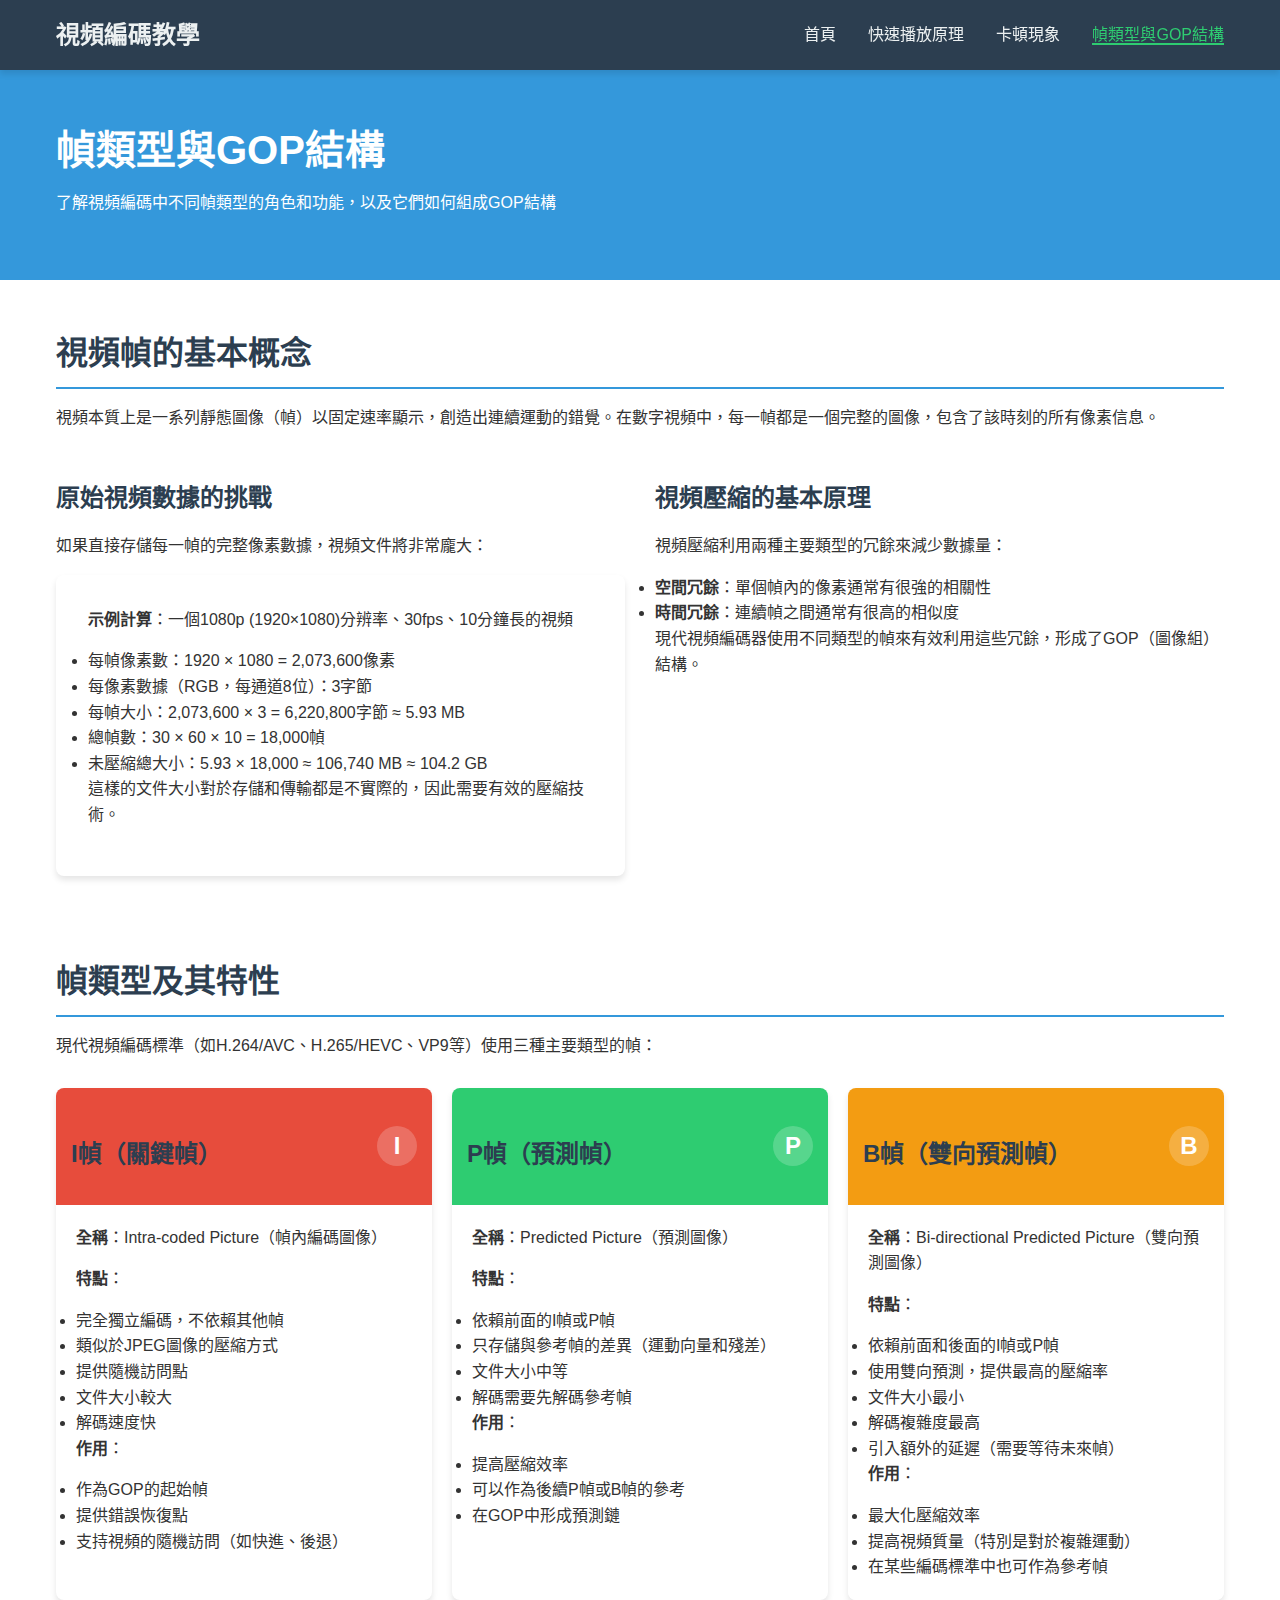
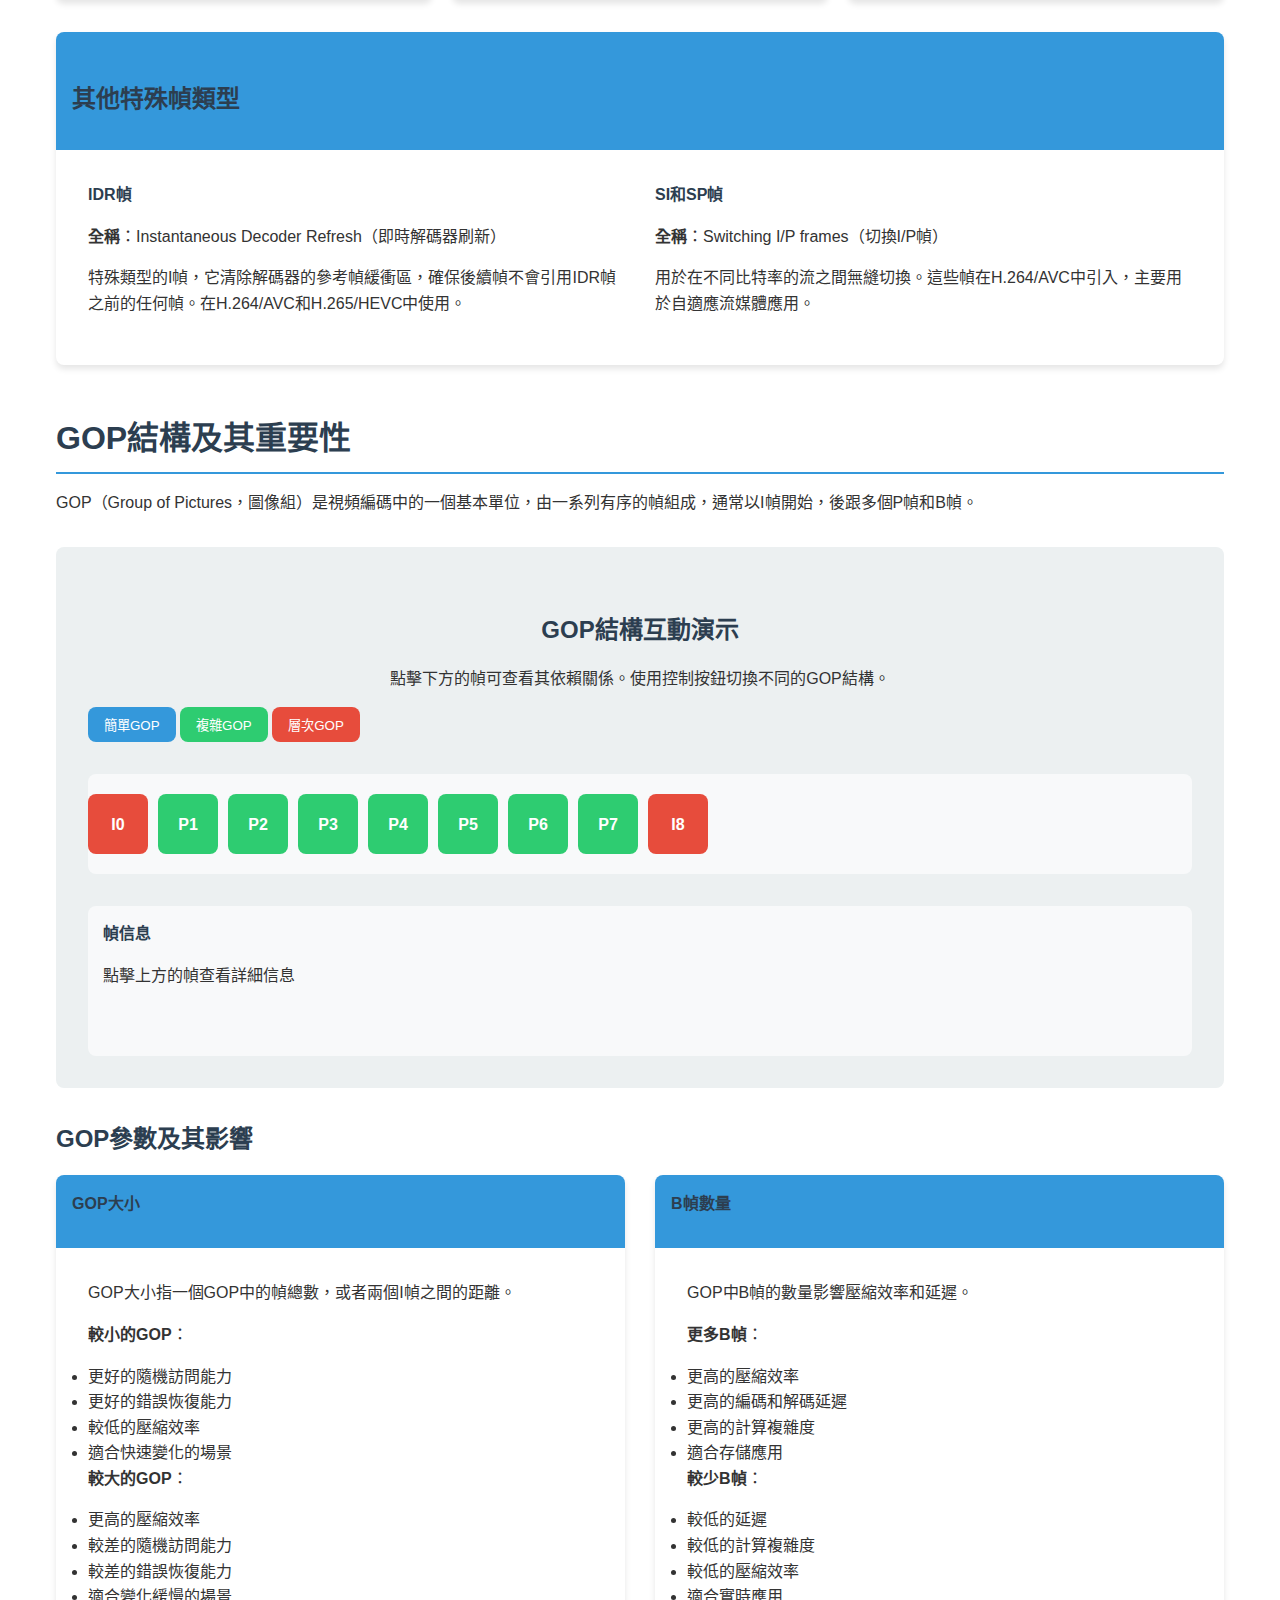
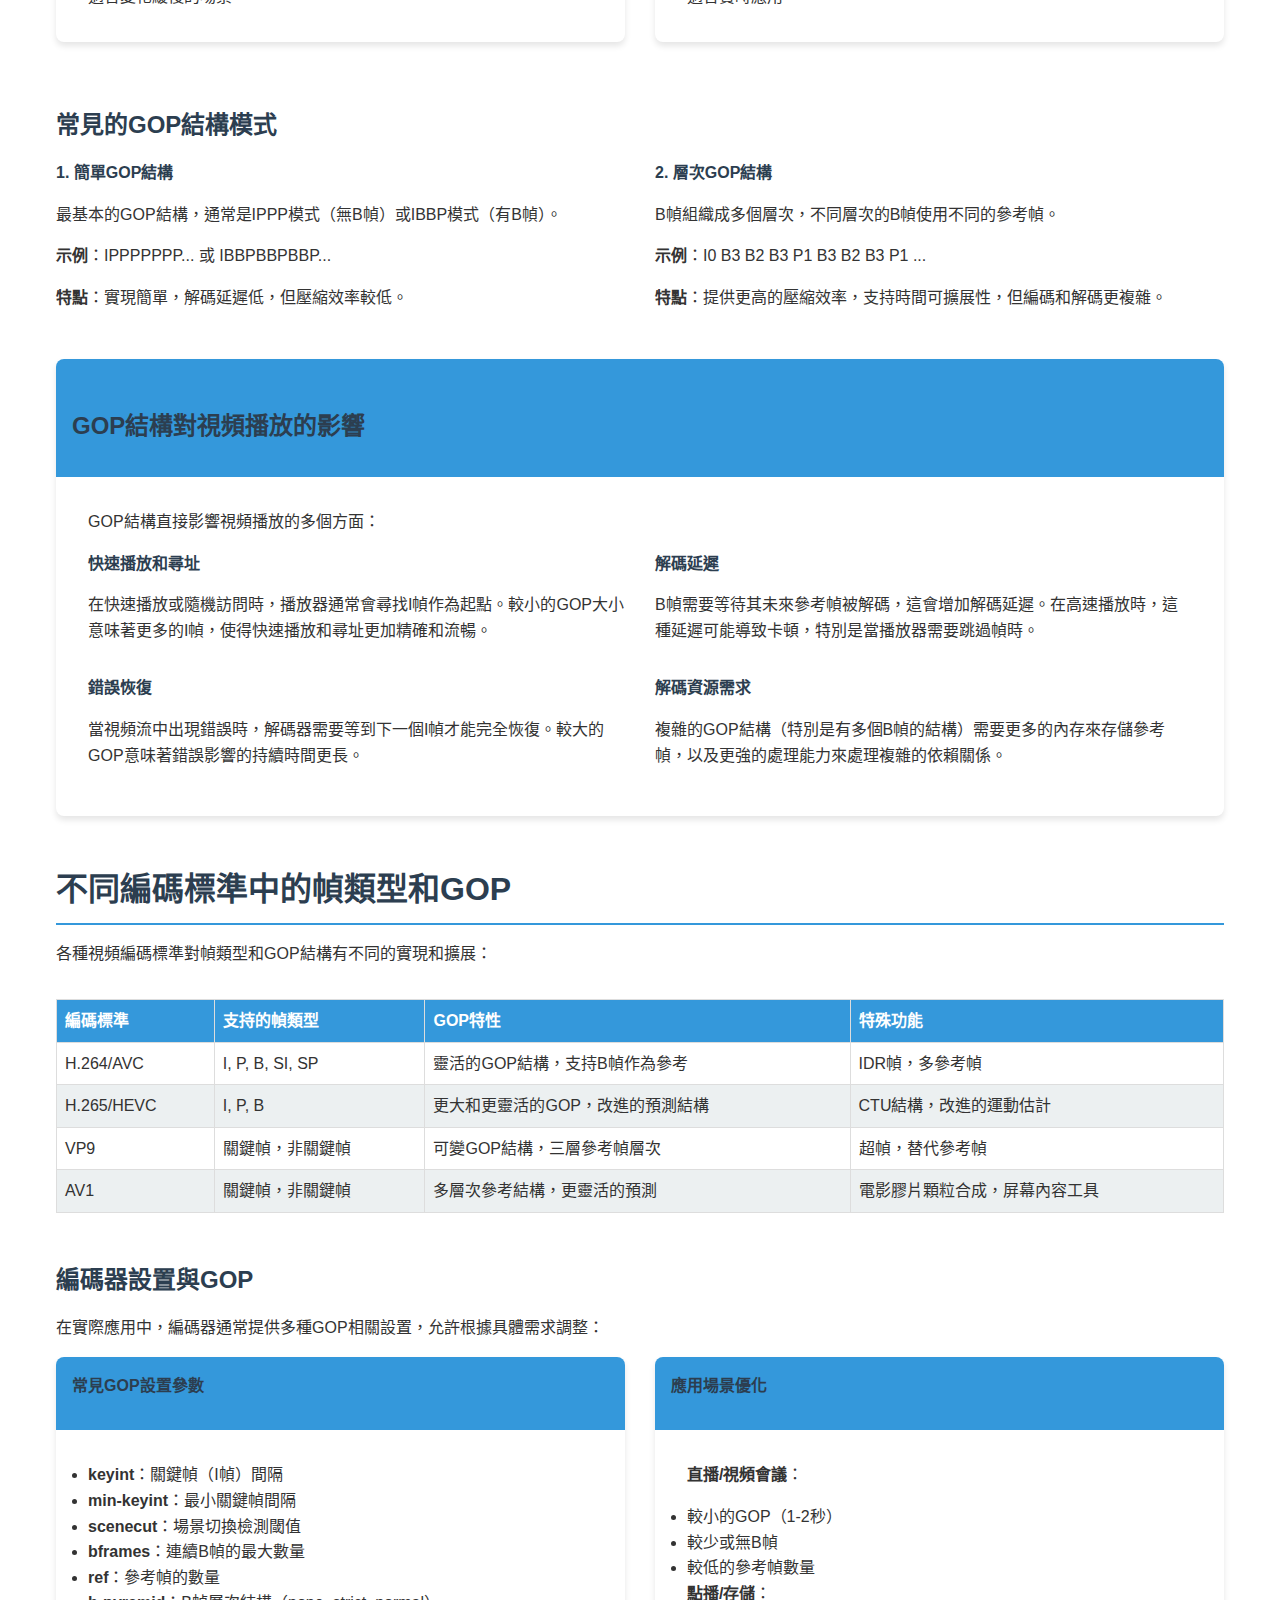
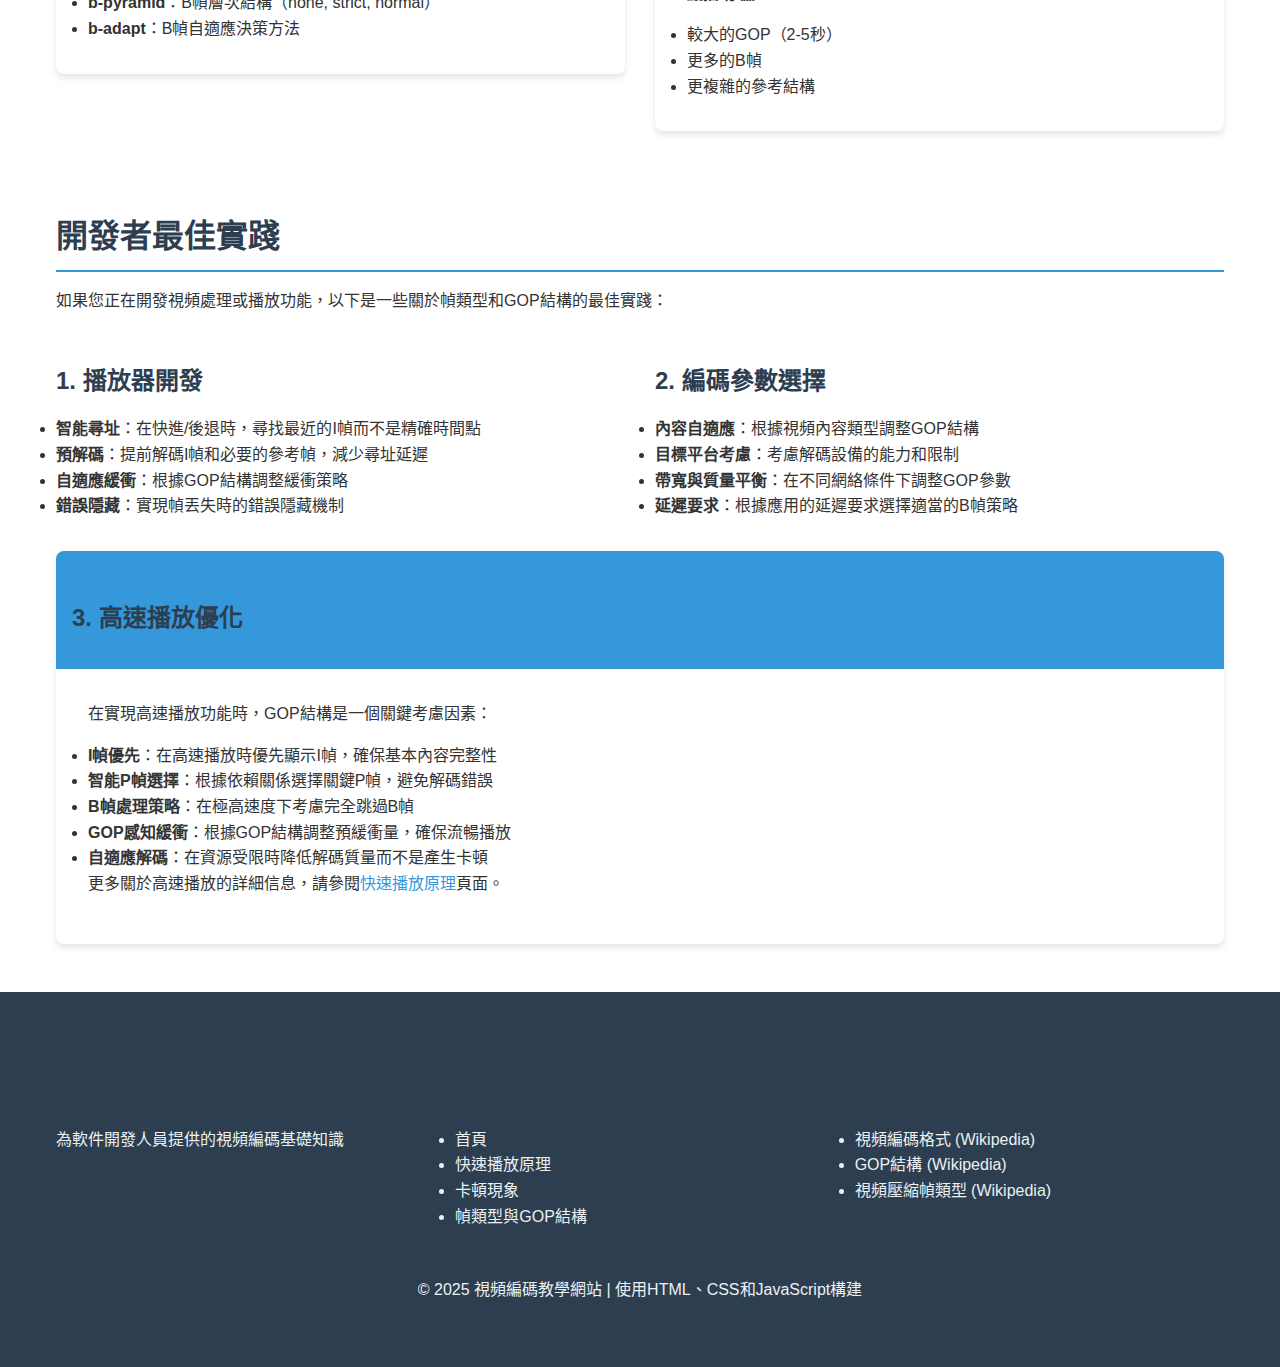
==== pages/frame-types.html @ bc8d91cf "initial version" ====
<!DOCTYPE html>
<html lang="zh-TW">
<head>
    <meta charset="UTF-8">
    <meta name="viewport" content="width=device-width, initial-scale=1.0">
    <title>幀類型與GOP結構 | 視頻編碼教學</title>
    <meta name="description" content="了解視頻編碼中不同幀類型（I幀、P幀、B幀等）的角色和功能，以及GOP結構的重要性。為軟件開發人員設計的教育資源。">
    <link rel="stylesheet" href="../css/style.css">
    <link rel="stylesheet" href="../css/animations.css">
    <link rel="stylesheet" href="https://cdnjs.cloudflare.com/ajax/libs/font-awesome/6.0.0-beta3/css/all.min.css">
</head>
<body>
    <!-- 導航欄 -->
    <nav class="navbar">
        <div class="container">
            <a href="../index.html" class="navbar-brand">視頻編碼教學</a>
            <ul class="navbar-nav">
                <li class="nav-item"><a href="../index.html" class="nav-link">首頁</a></li>
                <li class="nav-item"><a href="fast-playback.html" class="nav-link">快速播放原理</a></li>
                <li class="nav-item"><a href="stutter.html" class="nav-link">卡頓現象</a></li>
                <li class="nav-item"><a href="frame-types.html" class="nav-link active">幀類型與GOP結構</a></li>
            </ul>
        </div>
    </nav>

    <!-- 頁面標題 -->
    <header class="content-header">
        <div class="container">
            <h1>幀類型與GOP結構</h1>
            <p>了解視頻編碼中不同幀類型的角色和功能，以及它們如何組成GOP結構</p>
        </div>
    </header>

    <!-- 主要內容 -->
    <main class="container">
        <section class="content-section">
            <h2>視頻幀的基本概念</h2>
            <p>視頻本質上是一系列靜態圖像（幀）以固定速率顯示，創造出連續運動的錯覺。在數字視頻中，每一幀都是一個完整的圖像，包含了該時刻的所有像素信息。</p>
            
            <div class="row">
                <div class="col">
                    <h3>原始視頻數據的挑戰</h3>
                    <p>如果直接存儲每一幀的完整像素數據，視頻文件將非常龐大：</p>
                    <div class="card">
                        <div class="card-body">
                            <p><strong>示例計算</strong>：一個1080p (1920×1080)分辨率、30fps、10分鐘長的視頻</p>
                            <ul>
                                <li>每幀像素數：1920 × 1080 = 2,073,600像素</li>
                                <li>每像素數據（RGB，每通道8位）：3字節</li>
                                <li>每幀大小：2,073,600 × 3 = 6,220,800字節 ≈ 5.93 MB</li>
                                <li>總幀數：30 × 60 × 10 = 18,000幀</li>
                                <li>未壓縮總大小：5.93 × 18,000 ≈ 106,740 MB ≈ 104.2 GB</li>
                            </ul>
                            <p>這樣的文件大小對於存儲和傳輸都是不實際的，因此需要有效的壓縮技術。</p>
                        </div>
                    </div>
                </div>
                <div class="col">
                    <h3>視頻壓縮的基本原理</h3>
                    <p>視頻壓縮利用兩種主要類型的冗餘來減少數據量：</p>
                    <ul>
                        <li><strong>空間冗餘</strong>：單個幀內的像素通常有很強的相關性</li>
                        <li><strong>時間冗餘</strong>：連續幀之間通常有很高的相似度</li>
                    </ul>
                    <p>現代視頻編碼器使用不同類型的幀來有效利用這些冗餘，形成了GOP（圖像組）結構。</p>
                </div>
            </div>
        </section>

        <section class="content-section">
            <h2>幀類型及其特性</h2>
            <p>現代視頻編碼標準（如H.264/AVC、H.265/HEVC、VP9等）使用三種主要類型的幀：</p>
            
            <div class="frame-types-container">
                <div class="frame-type-card i-frame-card">
                    <div class="frame-type-header">
                        <h3>I幀（關鍵幀）</h3>
                        <div class="frame-icon">I</div>
                    </div>
                    <div class="frame-type-body">
                        <p><strong>全稱</strong>：Intra-coded Picture（幀內編碼圖像）</p>
                        <p><strong>特點</strong>：</p>
                        <ul>
                            <li>完全獨立編碼，不依賴其他幀</li>
                            <li>類似於JPEG圖像的壓縮方式</li>
                            <li>提供隨機訪問點</li>
                            <li>文件大小較大</li>
                            <li>解碼速度快</li>
                        </ul>
                        <p><strong>作用</strong>：</p>
                        <ul>
                            <li>作為GOP的起始幀</li>
                            <li>提供錯誤恢復點</li>
                            <li>支持視頻的隨機訪問（如快進、後退）</li>
                        </ul>
                    </div>
                </div>
                
                <div class="frame-type-card p-frame-card">
                    <div class="frame-type-header">
                        <h3>P幀（預測幀）</h3>
                        <div class="frame-icon">P</div>
                    </div>
                    <div class="frame-type-body">
                        <p><strong>全稱</strong>：Predicted Picture（預測圖像）</p>
                        <p><strong>特點</strong>：</p>
                        <ul>
                            <li>依賴前面的I幀或P幀</li>
                            <li>只存儲與參考幀的差異（運動向量和殘差）</li>
                            <li>文件大小中等</li>
                            <li>解碼需要先解碼參考幀</li>
                        </ul>
                        <p><strong>作用</strong>：</p>
                        <ul>
                            <li>提高壓縮效率</li>
                            <li>可以作為後續P幀或B幀的參考</li>
                            <li>在GOP中形成預測鏈</li>
                        </ul>
                    </div>
                </div>
                
                <div class="frame-type-card b-frame-card">
                    <div class="frame-type-header">
                        <h3>B幀（雙向預測幀）</h3>
                        <div class="frame-icon">B</div>
                    </div>
                    <div class="frame-type-body">
                        <p><strong>全稱</strong>：Bi-directional Predicted Picture（雙向預測圖像）</p>
                        <p><strong>特點</strong>：</p>
                        <ul>
                            <li>依賴前面和後面的I幀或P幀</li>
                            <li>使用雙向預測，提供最高的壓縮率</li>
                            <li>文件大小最小</li>
                            <li>解碼複雜度最高</li>
                            <li>引入額外的延遲（需要等待未來幀）</li>
                        </ul>
                        <p><strong>作用</strong>：</p>
                        <ul>
                            <li>最大化壓縮效率</li>
                            <li>提高視頻質量（特別是對於複雜運動）</li>
                            <li>在某些編碼標準中也可作為參考幀</li>
                        </ul>
                    </div>
                </div>
            </div>
            
            <div class="card mt-3">
                <div class="card-header">
                    <h3>其他特殊幀類型</h3>
                </div>
                <div class="card-body">
                    <div class="row">
                        <div class="col">
                            <h4>IDR幀</h4>
                            <p><strong>全稱</strong>：Instantaneous Decoder Refresh（即時解碼器刷新）</p>
                            <p>特殊類型的I幀，它清除解碼器的參考幀緩衝區，確保後續幀不會引用IDR幀之前的任何幀。在H.264/AVC和H.265/HEVC中使用。</p>
                        </div>
                        <div class="col">
                            <h4>SI和SP幀</h4>
                            <p><strong>全稱</strong>：Switching I/P frames（切換I/P幀）</p>
                            <p>用於在不同比特率的流之間無縫切換。這些幀在H.264/AVC中引入，主要用於自適應流媒體應用。</p>
                        </div>
                    </div>
                </div>
            </div>
        </section>

        <section class="content-section">
            <h2>GOP結構及其重要性</h2>
            <p>GOP（Group of Pictures，圖像組）是視頻編碼中的一個基本單位，由一系列有序的幀組成，通常以I幀開始，後跟多個P幀和B幀。</p>
            
            <div class="demo-container">
                <div id="gop-demo" class="interactive-demo">
                    <h3 class="text-center">GOP結構互動演示</h3>
                    <p class="text-center">點擊下方的幀可查看其依賴關係。使用控制按鈕切換不同的GOP結構。</p>
                    
                    <div class="controls">
                        <div class="btn-group">
                            <button id="gop-simple" class="btn btn-primary btn-click">簡單GOP</button>
                            <button id="gop-complex" class="btn btn-secondary btn-click">複雜GOP</button>
                            <button id="gop-hierarchical" class="btn btn-accent btn-click">層次GOP</button>
                        </div>
                    </div>
                    
                    <div class="gop-visualization mt-3">
                        <div id="gop-container" class="gop-container">
                            <!-- 這裡將由JavaScript填充GOP結構 -->
                        </div>
                        
                        <div id="frame-info" class="frame-info mt-3">
                            <h4>幀信息</h4>
                            <p>點擊上方的幀查看詳細信息</p>
                        </div>
                    </div>
                </div>
            </div>
            
            <h3 class="mt-3">GOP參數及其影響</h3>
            <div class="row">
                <div class="col">
                    <div class="card">
                        <div class="card-header">
                            <h4>GOP大小</h4>
                        </div>
                        <div class="card-body">
                            <p>GOP大小指一個GOP中的幀總數，或者兩個I幀之間的距離。</p>
                            <p><strong>較小的GOP</strong>：</p>
                            <ul>
                                <li>更好的隨機訪問能力</li>
                                <li>更好的錯誤恢復能力</li>
                                <li>較低的壓縮效率</li>
                                <li>適合快速變化的場景</li>
                            </ul>
                            <p><strong>較大的GOP</strong>：</p>
                            <ul>
                                <li>更高的壓縮效率</li>
                                <li>較差的隨機訪問能力</li>
                                <li>較差的錯誤恢復能力</li>
                                <li>適合變化緩慢的場景</li>
                            </ul>
                        </div>
                    </div>
                </div>
                <div class="col">
                    <div class="card">
                        <div class="card-header">
                            <h4>B幀數量</h4>
                        </div>
                        <div class="card-body">
                            <p>GOP中B幀的數量影響壓縮效率和延遲。</p>
                            <p><strong>更多B幀</strong>：</p>
                            <ul>
                                <li>更高的壓縮效率</li>
                                <li>更高的編碼和解碼延遲</li>
                                <li>更高的計算複雜度</li>
                                <li>適合存儲應用</li>
                            </ul>
                            <p><strong>較少B幀</strong>：</p>
                            <ul>
                                <li>較低的延遲</li>
                                <li>較低的計算複雜度</li>
                                <li>較低的壓縮效率</li>
                                <li>適合實時應用</li>
                            </ul>
                        </div>
                    </div>
                </div>
            </div>
            
            <h3 class="mt-3">常見的GOP結構模式</h3>
            <div class="row">
                <div class="col">
                    <h4>1. 簡單GOP結構</h4>
                    <p>最基本的GOP結構，通常是IPPP模式（無B幀）或IBBP模式（有B幀）。</p>
                    <p><strong>示例</strong>：IPPPPPPP... 或 IBBPBBPBBP...</p>
                    <p><strong>特點</strong>：實現簡單，解碼延遲低，但壓縮效率較低。</p>
                </div>
                <div class="col">
                    <h4>2. 層次GOP結構</h4>
                    <p>B幀組織成多個層次，不同層次的B幀使用不同的參考幀。</p>
                    <p><strong>示例</strong>：I0 B3 B2 B3 P1 B3 B2 B3 P1 ...</p>
                    <p><strong>特點</strong>：提供更高的壓縮效率，支持時間可擴展性，但編碼和解碼更複雜。</p>
                </div>
            </div>
            
            <div class="card mt-3">
                <div class="card-header">
                    <h3>GOP結構對視頻播放的影響</h3>
                </div>
                <div class="card-body">
                    <p>GOP結構直接影響視頻播放的多個方面：</p>
                    <div class="row">
                        <div class="col">
                            <h4>快速播放和尋址</h4>
                            <p>在快速播放或隨機訪問時，播放器通常會尋找I幀作為起點。較小的GOP大小意味著更多的I幀，使得快速播放和尋址更加精確和流暢。</p>
                        </div>
                        <div class="col">
                            <h4>解碼延遲</h4>
                            <p>B幀需要等待其未來參考幀被解碼，這會增加解碼延遲。在高速播放時，這種延遲可能導致卡頓，特別是當播放器需要跳過幀時。</p>
                        </div>
                    </div>
                    <div class="row mt-2">
                        <div class="col">
                            <h4>錯誤恢復</h4>
                            <p>當視頻流中出現錯誤時，解碼器需要等到下一個I幀才能完全恢復。較大的GOP意味著錯誤影響的持續時間更長。</p>
                        </div>
                        <div class="col">
                            <h4>解碼資源需求</h4>
                            <p>複雜的GOP結構（特別是有多個B幀的結構）需要更多的內存來存儲參考幀，以及更強的處理能力來處理複雜的依賴關係。</p>
                        </div>
                    </div>
                </div>
            </div>
        </section>

        <section class="content-section">
            <h2>不同編碼標準中的幀類型和GOP</h2>
            <p>各種視頻編碼標準對幀類型和GOP結構有不同的實現和擴展：</p>
            
            <div class="table-responsive">
                <table>
                    <thead>
                        <tr>
                            <th>編碼標準</th>
                            <th>支持的幀類型</th>
                            <th>GOP特性</th>
                            <th>特殊功能</th>
                        </tr>
                    </thead>
                    <tbody>
                        <tr>
                            <td>H.264/AVC</td>
                            <td>I, P, B, SI, SP</td>
                            <td>靈活的GOP結構，支持B幀作為參考</td>
                            <td>IDR幀，多參考幀</td>
                        </tr>
                        <tr>
                            <td>H.265/HEVC</td>
                            <td>I, P, B</td>
                            <td>更大和更靈活的GOP，改進的預測結構</td>
                            <td>CTU結構，改進的運動估計</td>
                        </tr>
                        <tr>
                            <td>VP9</td>
                            <td>關鍵幀，非關鍵幀</td>
                            <td>可變GOP結構，三層參考幀層次</td>
                            <td>超幀，替代參考幀</td>
                        </tr>
                        <tr>
                            <td>AV1</td>
                            <td>關鍵幀，非關鍵幀</td>
                            <td>多層次參考結構，更靈活的預測</td>
                            <td>電影膠片顆粒合成，屏幕內容工具</td>
                        </tr>
                    </tbody>
                </table>
            </div>
            
            <h3 class="mt-3">編碼器設置與GOP</h3>
            <p>在實際應用中，編碼器通常提供多種GOP相關設置，允許根據具體需求調整：</p>
            <div class="row">
                <div class="col">
                    <div class="card">
                        <div class="card-header">
                            <h4>常見GOP設置參數</h4>
                        </div>
                        <div class="card-body">
                            <ul>
                                <li><strong>keyint</strong>：關鍵幀（I幀）間隔</li>
                                <li><strong>min-keyint</strong>：最小關鍵幀間隔</li>
                                <li><strong>scenecut</strong>：場景切換檢測閾值</li>
                                <li><strong>bframes</strong>：連續B幀的最大數量</li>
                                <li><strong>ref</strong>：參考幀的數量</li>
                                <li><strong>b-pyramid</strong>：B幀層次結構（none, strict, normal）</li>
                                <li><strong>b-adapt</strong>：B幀自適應決策方法</li>
                            </ul>
                        </div>
                    </div>
                </div>
                <div class="col">
                    <div class="card">
                        <div class="card-header">
                            <h4>應用場景優化</h4>
                        </div>
                        <div class="card-body">
                            <p><strong>直播/視頻會議</strong>：</p>
                            <ul>
                                <li>較小的GOP（1-2秒）</li>
                                <li>較少或無B幀</li>
                                <li>較低的參考幀數量</li>
                            </ul>
                            <p><strong>點播/存儲</strong>：</p>
                            <ul>
                                <li>較大的GOP（2-5秒）</li>
                                <li>更多的B幀</li>
                                <li>更複雜的參考結構</li>
                            </ul>
                        </div>
                    </div>
                </div>
            </div>
        </section>

        <section class="content-section">
            <h2>開發者最佳實踐</h2>
            <p>如果您正在開發視頻處理或播放功能，以下是一些關於幀類型和GOP結構的最佳實踐：</p>
            
            <div class="row">
                <div class="col">
                    <h3>1. 播放器開發</h3>
                    <ul>
                        <li><strong>智能尋址</strong>：在快進/後退時，尋找最近的I幀而不是精確時間點</li>
                        <li><strong>預解碼</strong>：提前解碼I幀和必要的參考幀，減少尋址延遲</li>
                        <li><strong>自適應緩衝</strong>：根據GOP結構調整緩衝策略</li>
                        <li><strong>錯誤隱藏</strong>：實現幀丟失時的錯誤隱藏機制</li>
                    </ul>
                </div>
                <div class="col">
                    <h3>2. 編碼參數選擇</h3>
                    <ul>
                        <li><strong>內容自適應</strong>：根據視頻內容類型調整GOP結構</li>
                        <li><strong>目標平台考慮</strong>：考慮解碼設備的能力和限制</li>
                        <li><strong>帶寬與質量平衡</strong>：在不同網絡條件下調整GOP參數</li>
                        <li><strong>延遲要求</strong>：根據應用的延遲要求選擇適當的B幀策略</li>
                    </ul>
                </div>
            </div>
            
            <div class="card mt-3">
                <div class="card-header">
                    <h3>3. 高速播放優化</h3>
                </div>
                <div class="card-body">
                    <p>在實現高速播放功能時，GOP結構是一個關鍵考慮因素：</p>
                    <ul>
                        <li><strong>I幀優先</strong>：在高速播放時優先顯示I幀，確保基本內容完整性</li>
                        <li><strong>智能P幀選擇</strong>：根據依賴關係選擇關鍵P幀，避免解碼錯誤</li>
                        <li><strong>B幀處理策略</strong>：在極高速度下考慮完全跳過B幀</li>
                        <li><strong>GOP感知緩衝</strong>：根據GOP結構調整預緩衝量，確保流暢播放</li>
                        <li><strong>自適應解碼</strong>：在資源受限時降低解碼質量而不是產生卡頓</li>
                    </ul>
                    <p>更多關於高速播放的詳細信息，請參閱<a href="fast-playback.html">快速播放原理</a>頁面。</p>
                </div>
            </div>
        </section>
    </main>

    <!-- 頁腳 -->
    <footer class="footer">
        <div class="container">
            <div class="row">
                <div class="col">
                    <h3>視頻編碼教學</h3>
                    <p>為軟件開發人員提供的視頻編碼基礎知識</p>
                </div>
                <div class="col">
                    <h3>快速導航</h3>
                    <ul>
                        <li><a href="../index.html">首頁</a></li>
                        <li><a href="fast-playback.html">快速播放原理</a></li>
                        <li><a href="stutter.html">卡頓現象</a></li>
                        <li><a href="frame-types.html">幀類型與GOP結構</a></li>
                    </ul>
                </div>
                <div class="col">
                    <h3>資源</h3>
                    <ul>
                        <li><a href="https://en.wikipedia.org/wiki/Video_coding_format" target="_blank" rel="noopener noreferrer">視頻編碼格式 (Wikipedia)</a></li>
                        <li><a href="https://en.wikipedia.org/wiki/Group_of_pictures" target="_blank" rel="noopener noreferrer">GOP結構 (Wikipedia)</a></li>
                        <li><a href="https://en.wikipedia.org/wiki/Video_compression_picture_types" target="_blank" rel="noopener noreferrer">視頻壓縮幀類型 (Wikipedia)</a></li>
                    </ul>
                </div>
            </div>
            <div class="text-center mt-4">
                <p>&copy; 2025 視頻編碼教學網站 | 使用HTML、CSS和JavaScript構建</p>
            </div>
        </div>
    </footer>

    <!-- 添加頁面特定樣式 -->
    <style>
        .frame-types-container {
            display: flex;
            flex-wrap: wrap;
            gap: 20px;
            margin: 30px 0;
        }
        
        .frame-type-card {
            flex: 1;
            min-width: 300px;
            border-radius: var(--border-radius);
            box-shadow: var(--box-shadow);
            overflow: hidden;
        }
        
        .frame-type-header {
            padding: 15px;
            color: white;
            display: flex;
            justify-content: space-between;
            align-items: center;
        }
        
        .i-frame-card .frame-type-header {
            background-color: #e74c3c;
        }
        
        .p-frame-card .frame-type-header {
            background-color: #2ecc71;
        }
        
        .b-frame-card .frame-type-header {
            background-color: #f39c12;
        }
        
        .frame-icon {
            width: 40px;
            height: 40px;
            border-radius: 50%;
            background-color: rgba(255, 255, 255, 0.2);
            display: flex;
            align-items: center;
            justify-content: center;
            font-weight: bold;
            font-size: 1.5rem;
        }
        
        .frame-type-body {
            padding: 20px;
            background-color: white;
        }
        
        .gop-container {
            display: flex;
            overflow-x: auto;
            padding: 20px 0;
            background-color: #f8f9fa;
            border-radius: 8px;
            min-height: 100px;
        }
        
        .gop-frame {
            width: 60px;
            height: 60px;
            margin-right: 10px;
            border-radius: 8px;
            display: flex;
            align-items: center;
            justify-content: center;
            color: white;
            font-weight: bold;
            cursor: pointer;
            transition: transform 0.2s ease;
            position: relative;
        }
        
        .gop-frame:hover {
            transform: scale(1.1);
        }
        
        .gop-frame.i-frame {
            background-color: #e74c3c;
        }
        
        .gop-frame.p-frame {
            background-color: #2ecc71;
        }
        
        .gop-frame.b-frame {
            background-color: #f39c12;
        }
        
        .frame-dependency {
            position: absolute;
            height: 2px;
            background-color: rgba(0, 0, 0, 0.3);
            transform-origin: 0 50%;
            z-index: 10;
        }
        
        .frame-info {
            background-color: #f8f9fa;
            padding: 15px;
            border-radius: 8px;
            min-height: 150px;
        }
        
        .table-responsive {
            overflow-x: auto;
        }
        
        @media (max-width: 768px) {
            .frame-types-container {
                flex-direction: column;
            }
        }
    </style>

    <script src="../js/main.js"></script>
    <script src="../js/gop-demo.js"></script>
</body>
</html>
---- css/style.css ----
/* 
 * Video Encoding Educational Website
 * Main Stylesheet
 * 現代簡約風格，適合初學者的教育網站
 */

/* 基本重置和通用樣式 */
* {
  margin: 0;
  padding: 0;
  box-sizing: border-box;
}

:root {
  /* 顏色變量 */
  --primary-color: #3498db;
  --secondary-color: #2ecc71;
  --accent-color: #e74c3c;
  --dark-color: #2c3e50;
  --light-color: #ecf0f1;
  --text-color: #333333;
  --background-color: #ffffff;
  
  /* 字體變量 */
  --heading-font: 'Segoe UI', Roboto, Oxygen, Ubuntu, Cantarell, 'Open Sans', 'Helvetica Neue', sans-serif;
  --body-font: 'Segoe UI', Roboto, Oxygen, Ubuntu, Cantarell, 'Open Sans', 'Helvetica Neue', sans-serif;
  
  /* 間距變量 */
  --spacing-xs: 0.25rem;
  --spacing-sm: 0.5rem;
  --spacing-md: 1rem;
  --spacing-lg: 2rem;
  --spacing-xl: 3rem;
  
  /* 邊框和陰影 */
  --border-radius: 8px;
  --box-shadow: 0 4px 6px rgba(0, 0, 0, 0.1);
}

body {
  font-family: var(--body-font);
  color: var(--text-color);
  background-color: var(--background-color);
  line-height: 1.6;
}

/* 排版 */
h1, h2, h3, h4, h5, h6 {
  font-family: var(--heading-font);
  margin-bottom: var(--spacing-md);
  color: var(--dark-color);
  font-weight: 600;
}

h1 {
  font-size: 2.5rem;
  margin-bottom: var(--spacing-lg);
}

h2 {
  font-size: 2rem;
  border-bottom: 2px solid var(--primary-color);
  padding-bottom: var(--spacing-sm);
  margin-top: var(--spacing-xl);
}

h3 {
  font-size: 1.5rem;
  margin-top: var(--spacing-lg);
}

p {
  margin-bottom: var(--spacing-md);
}

a {
  color: var(--primary-color);
  text-decoration: none;
  transition: color 0.3s ease;
}

a:hover {
  color: var(--accent-color);
}

/* 容器和佈局 */
.container {
  width: 100%;
  max-width: 1200px;
  margin: 0 auto;
  padding: 0 var(--spacing-md);
}

.section {
  padding: var(--spacing-xl) 0;
}

.row {
  display: flex;
  flex-wrap: wrap;
  margin: 0 -15px;
}

.col {
  flex: 1;
  padding: 0 15px;
  min-width: 300px;
}

/* 導航欄 */
.navbar {
  background-color: var(--dark-color);
  color: var(--light-color);
  padding: var(--spacing-md) 0;
  position: sticky;
  top: 0;
  z-index: 1000;
  box-shadow: var(--box-shadow);
}

.navbar .container {
  display: flex;
  justify-content: space-between;
  align-items: center;
}

.navbar-brand {
  font-size: 1.5rem;
  font-weight: bold;
  color: var(--light-color);
}

.navbar-nav {
  display: flex;
  list-style: none;
}

.nav-item {
  margin-left: var(--spacing-lg);
}

.nav-link {
  color: var(--light-color);
  font-weight: 500;
}

.nav-link:hover {
  color: var(--secondary-color);
}

.nav-link.active {
  color: var(--secondary-color);
  border-bottom: 2px solid var(--secondary-color);
}

/* 頁腳 */
.footer {
  background-color: var(--dark-color);
  color: var(--light-color);
  padding: var(--spacing-xl) 0;
  margin-top: var(--spacing-xl);
}

.footer a {
  color: var(--light-color);
}

.footer a:hover {
  color: var(--secondary-color);
}

/* 卡片 */
.card {
  background-color: var(--background-color);
  border-radius: var(--border-radius);
  box-shadow: var(--box-shadow);
  overflow: hidden;
  margin-bottom: var(--spacing-lg);
  transition: transform 0.3s ease, box-shadow 0.3s ease;
}

.card:hover {
  transform: translateY(-5px);
  box-shadow: 0 10px 20px rgba(0, 0, 0, 0.15);
}

.card-header {
  padding: var(--spacing-md);
  background-color: var(--primary-color);
  color: var(--light-color);
}

.card-body {
  padding: var(--spacing-lg);
}

.card-footer {
  padding: var(--spacing-md);
  background-color: var(--light-color);
  border-top: 1px solid rgba(0, 0, 0, 0.1);
}

/* 按鈕 */
.btn {
  display: inline-block;
  padding: var(--spacing-sm) var(--spacing-md);
  background-color: var(--primary-color);
  color: white;
  border: none;
  border-radius: var(--border-radius);
  cursor: pointer;
  font-weight: 500;
  text-align: center;
  transition: background-color 0.3s ease;
}

.btn:hover {
  background-color: #2980b9;
  color: white;
}

.btn-secondary {
  background-color: var(--secondary-color);
}

.btn-secondary:hover {
  background-color: #27ae60;
}

.btn-accent {
  background-color: var(--accent-color);
}

.btn-accent:hover {
  background-color: #c0392b;
}

/* 首頁特定樣式 */
.hero {
  background: linear-gradient(135deg, var(--primary-color), var(--secondary-color));
  color: white;
  text-align: center;
  padding: var(--spacing-xl) 0;
  margin-bottom: var(--spacing-xl);
}

.hero h1 {
  font-size: 3rem;
  margin-bottom: var(--spacing-md);
  color: white;
}

.hero p {
  font-size: 1.25rem;
  max-width: 800px;
  margin: 0 auto var(--spacing-lg);
}

.topic-cards {
  display: flex;
  flex-wrap: wrap;
  justify-content: space-between;
  margin: var(--spacing-xl) 0;
}

.topic-card {
  flex: 1;
  min-width: 300px;
  margin: 0 var(--spacing-md) var(--spacing-lg);
}

.topic-card-icon {
  font-size: 3rem;
  margin-bottom: var(--spacing-md);
  color: var(--primary-color);
}

/* 內容頁面共用樣式 */
.content-header {
  background-color: var(--primary-color);
  color: white;
  padding: var(--spacing-xl) 0;
  margin-bottom: var(--spacing-xl);
}

.content-header h1 {
  color: white;
  margin-bottom: var(--spacing-sm);
}

.content-section {
  margin-bottom: var(--spacing-xl);
}

.demo-container {
  background-color: var(--light-color);
  border-radius: var(--border-radius);
  padding: var(--spacing-lg);
  margin: var(--spacing-lg) 0;
}

/* 代碼塊 */
pre {
  background-color: var(--dark-color);
  color: var(--light-color);
  padding: var(--spacing-md);
  border-radius: var(--border-radius);
  overflow-x: auto;
  margin: var(--spacing-md) 0;
}

code {
  font-family: 'Courier New', Courier, monospace;
}

/* 表格 */
table {
  width: 100%;
  border-collapse: collapse;
  margin: var(--spacing-md) 0;
}

th, td {
  padding: var(--spacing-sm);
  border: 1px solid #ddd;
  text-align: left;
}

th {
  background-color: var(--primary-color);
  color: white;
}

tr:nth-child(even) {
  background-color: var(--light-color);
}

/* 響應式設計 */
@media (max-width: 768px) {
  .navbar .container {
    flex-direction: column;
  }
  
  .navbar-nav {
    margin-top: var(--spacing-md);
  }
  
  .nav-item {
    margin-left: var(--spacing-md);
  }
  
  .row {
    flex-direction: column;
  }
  
  .topic-cards {
    flex-direction: column;
  }
  
  .topic-card {
    margin: 0 0 var(--spacing-lg);
  }
  
  h1 {
    font-size: 2rem;
  }
  
  h2 {
    font-size: 1.75rem;
  }
  
  .hero h1 {
    font-size: 2.5rem;
  }
}

/* 輔助類 */
.text-center {
  text-align: center;
}

.mt-1 { margin-top: var(--spacing-sm); }
.mt-2 { margin-top: var(--spacing-md); }
.mt-3 { margin-top: var(--spacing-lg); }
.mt-4 { margin-top: var(--spacing-xl); }

.mb-1 { margin-bottom: var(--spacing-sm); }
.mb-2 { margin-bottom: var(--spacing-md); }
.mb-3 { margin-bottom: var(--spacing-lg); }
.mb-4 { margin-bottom: var(--spacing-xl); }

.p-1 { padding: var(--spacing-sm); }
.p-2 { padding: var(--spacing-md); }
.p-3 { padding: var(--spacing-lg); }
.p-4 { padding: var(--spacing-xl); }
---- css/animations.css ----
/* 
 * Video Encoding Educational Website
 * Animations Stylesheet
 * 包含網站中使用的所有動畫和過渡效果
 */

/* 淡入效果 */
@keyframes fadeIn {
  from {
    opacity: 0;
  }
  to {
    opacity: 1;
  }
}

.fade-in {
  animation: fadeIn 0.5s ease-in-out;
}

/* 滑入效果 */
@keyframes slideInFromLeft {
  from {
    transform: translateX(-50px);
    opacity: 0;
  }
  to {
    transform: translateX(0);
    opacity: 1;
  }
}

.slide-in-left {
  animation: slideInFromLeft 0.5s ease-out;
}

@keyframes slideInFromRight {
  from {
    transform: translateX(50px);
    opacity: 0;
  }
  to {
    transform: translateX(0);
    opacity: 1;
  }
}

.slide-in-right {
  animation: slideInFromRight 0.5s ease-out;
}

@keyframes slideInFromBottom {
  from {
    transform: translateY(50px);
    opacity: 0;
  }
  to {
    transform: translateY(0);
    opacity: 1;
  }
}

.slide-in-bottom {
  animation: slideInFromBottom 0.5s ease-out;
}

/* 脈動效果 */
@keyframes pulse {
  0% {
    transform: scale(1);
  }
  50% {
    transform: scale(1.05);
  }
  100% {
    transform: scale(1);
  }
}

.pulse {
  animation: pulse 2s infinite;
}

/* 閃爍效果 */
@keyframes blink {
  0%, 100% {
    opacity: 1;
  }
  50% {
    opacity: 0.5;
  }
}

.blink {
  animation: blink 1s infinite;
}

/* 旋轉效果 */
@keyframes rotate {
  from {
    transform: rotate(0deg);
  }
  to {
    transform: rotate(360deg);
  }
}

.rotate {
  animation: rotate 2s linear infinite;
}

/* 抖動效果 - 用於卡頓演示 */
@keyframes stutter {
  0%, 100% {
    transform: translateX(0);
  }
  10%, 30%, 50%, 70%, 90% {
    transform: translateX(-4px);
  }
  20%, 40%, 60%, 80% {
    transform: translateX(4px);
  }
}

.stutter {
  animation: stutter 0.5s linear;
}

/* 幀動畫效果 - 用於GOP結構演示 */
@keyframes frameHighlight {
  0% {
    box-shadow: 0 0 0 0 rgba(52, 152, 219, 0.7);
  }
  50% {
    box-shadow: 0 0 0 10px rgba(52, 152, 219, 0);
  }
  100% {
    box-shadow: 0 0 0 0 rgba(52, 152, 219, 0);
  }
}

.frame-highlight {
  animation: frameHighlight 1.5s ease-out;
}

/* 進度條動畫 */
@keyframes progressBar {
  from {
    width: 0;
  }
  to {
    width: 100%;
  }
}

.progress-bar-animation {
  animation: progressBar 3s linear;
}

/* 播放速度演示的幀跳過效果 */
@keyframes frameSkip {
  0% {
    opacity: 1;
    transform: scale(1);
  }
  20% {
    opacity: 0.8;
    transform: scale(0.95);
  }
  40% {
    opacity: 0;
    transform: scale(0.9);
  }
  100% {
    opacity: 0;
    transform: scale(0.9);
  }
}

.frame-skip {
  animation: frameSkip 0.3s forwards;
}

/* 播放速度演示的幀保留效果 */
@keyframes frameKeep {
  0% {
    opacity: 1;
    transform: scale(1);
  }
  20% {
    opacity: 1;
    transform: scale(1.05);
  }
  40% {
    opacity: 1;
    transform: scale(1.1);
  }
  100% {
    opacity: 1;
    transform: scale(1);
  }
}

.frame-keep {
  animation: frameKeep 0.3s forwards;
}

/* 互動元素的懸停效果 */
.hover-effect {
  transition: all 0.3s ease;
}

.hover-effect:hover {
  transform: translateY(-5px);
  box-shadow: 0 10px 20px rgba(0, 0, 0, 0.1);
}

/* 按鈕點擊效果 */
.btn-click {
  transition: transform 0.1s ease;
}

.btn-click:active {
  transform: scale(0.95);
}

/* 滑塊控制元素的樣式和動畫 */
.slider-container {
  position: relative;
  height: 40px;
  margin: 20px 0;
}

.slider {
  -webkit-appearance: none;
  width: 100%;
  height: 8px;
  border-radius: 4px;
  background: #d3d3d3;
  outline: none;
  transition: background 0.3s;
}

.slider::-webkit-slider-thumb {
  -webkit-appearance: none;
  appearance: none;
  width: 20px;
  height: 20px;
  border-radius: 50%;
  background: var(--primary-color);
  cursor: pointer;
  transition: all 0.3s;
}

.slider::-webkit-slider-thumb:hover {
  background: var(--secondary-color);
  transform: scale(1.2);
}

.slider::-moz-range-thumb {
  width: 20px;
  height: 20px;
  border-radius: 50%;
  background: var(--primary-color);
  cursor: pointer;
  transition: all 0.3s;
  border: none;
}

.slider::-moz-range-thumb:hover {
  background: var(--secondary-color);
  transform: scale(1.2);
}

/* 視頻播放控制元素的動畫 */
.play-button {
  display: inline-block;
  width: 60px;
  height: 60px;
  background-color: var(--primary-color);
  border-radius: 50%;
  position: relative;
  transition: all 0.3s ease;
}

.play-button:before {
  content: '';
  position: absolute;
  top: 50%;
  left: 55%;
  transform: translate(-50%, -50%);
  border-style: solid;
  border-width: 15px 0 15px 25px;
  border-color: transparent transparent transparent white;
}

.play-button:hover {
  background-color: var(--secondary-color);
  transform: scale(1.1);
}

.play-button.playing:before {
  border-style: double;
  border-width: 0 0 0 15px;
  height: 30px;
}

/* 頁面過渡效果 */
.page-transition {
  animation: fadeIn 0.5s ease-in-out;
}

/* 響應式動畫調整 */
@media (max-width: 768px) {
  .play-button {
    width: 50px;
    height: 50px;
  }
  
  .play-button:before {
    border-width: 12px 0 12px 20px;
  }
  
  .play-button.playing:before {
    border-width: 0 0 0 12px;
    height: 24px;
  }
}
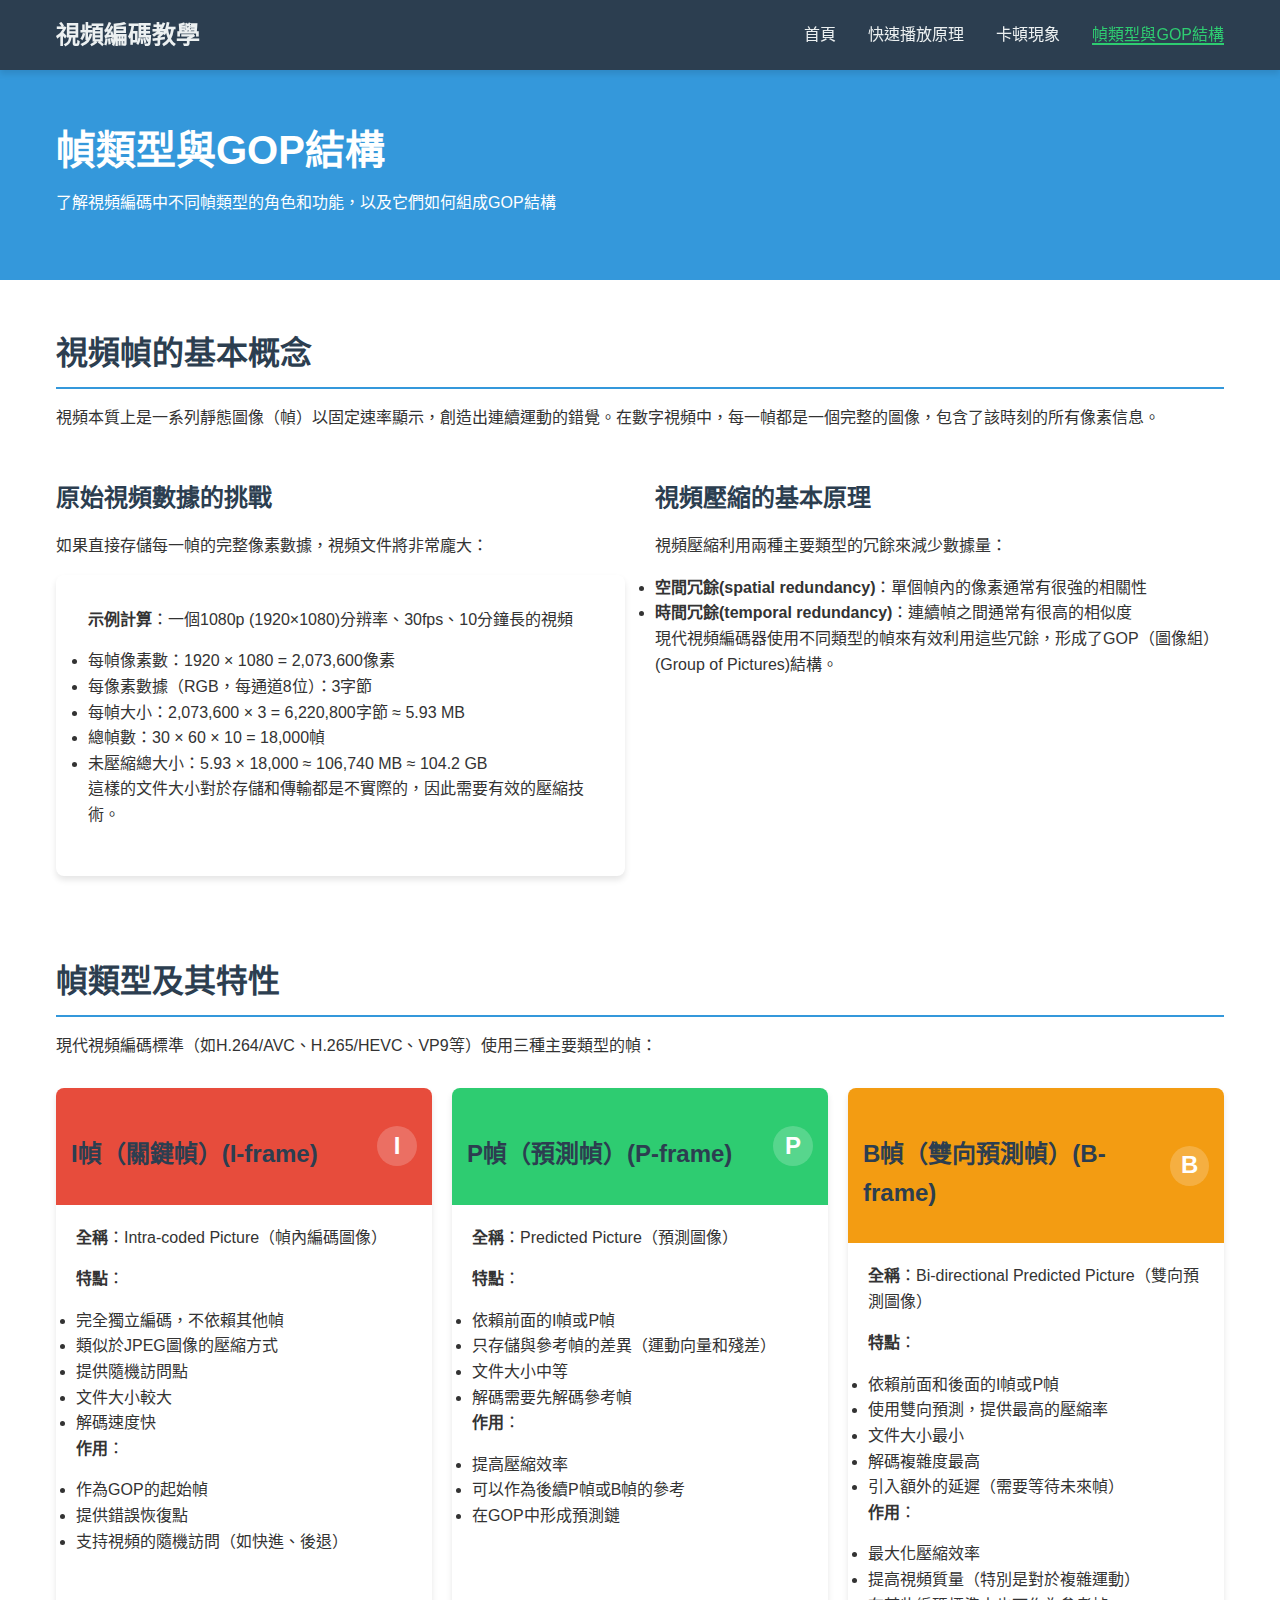
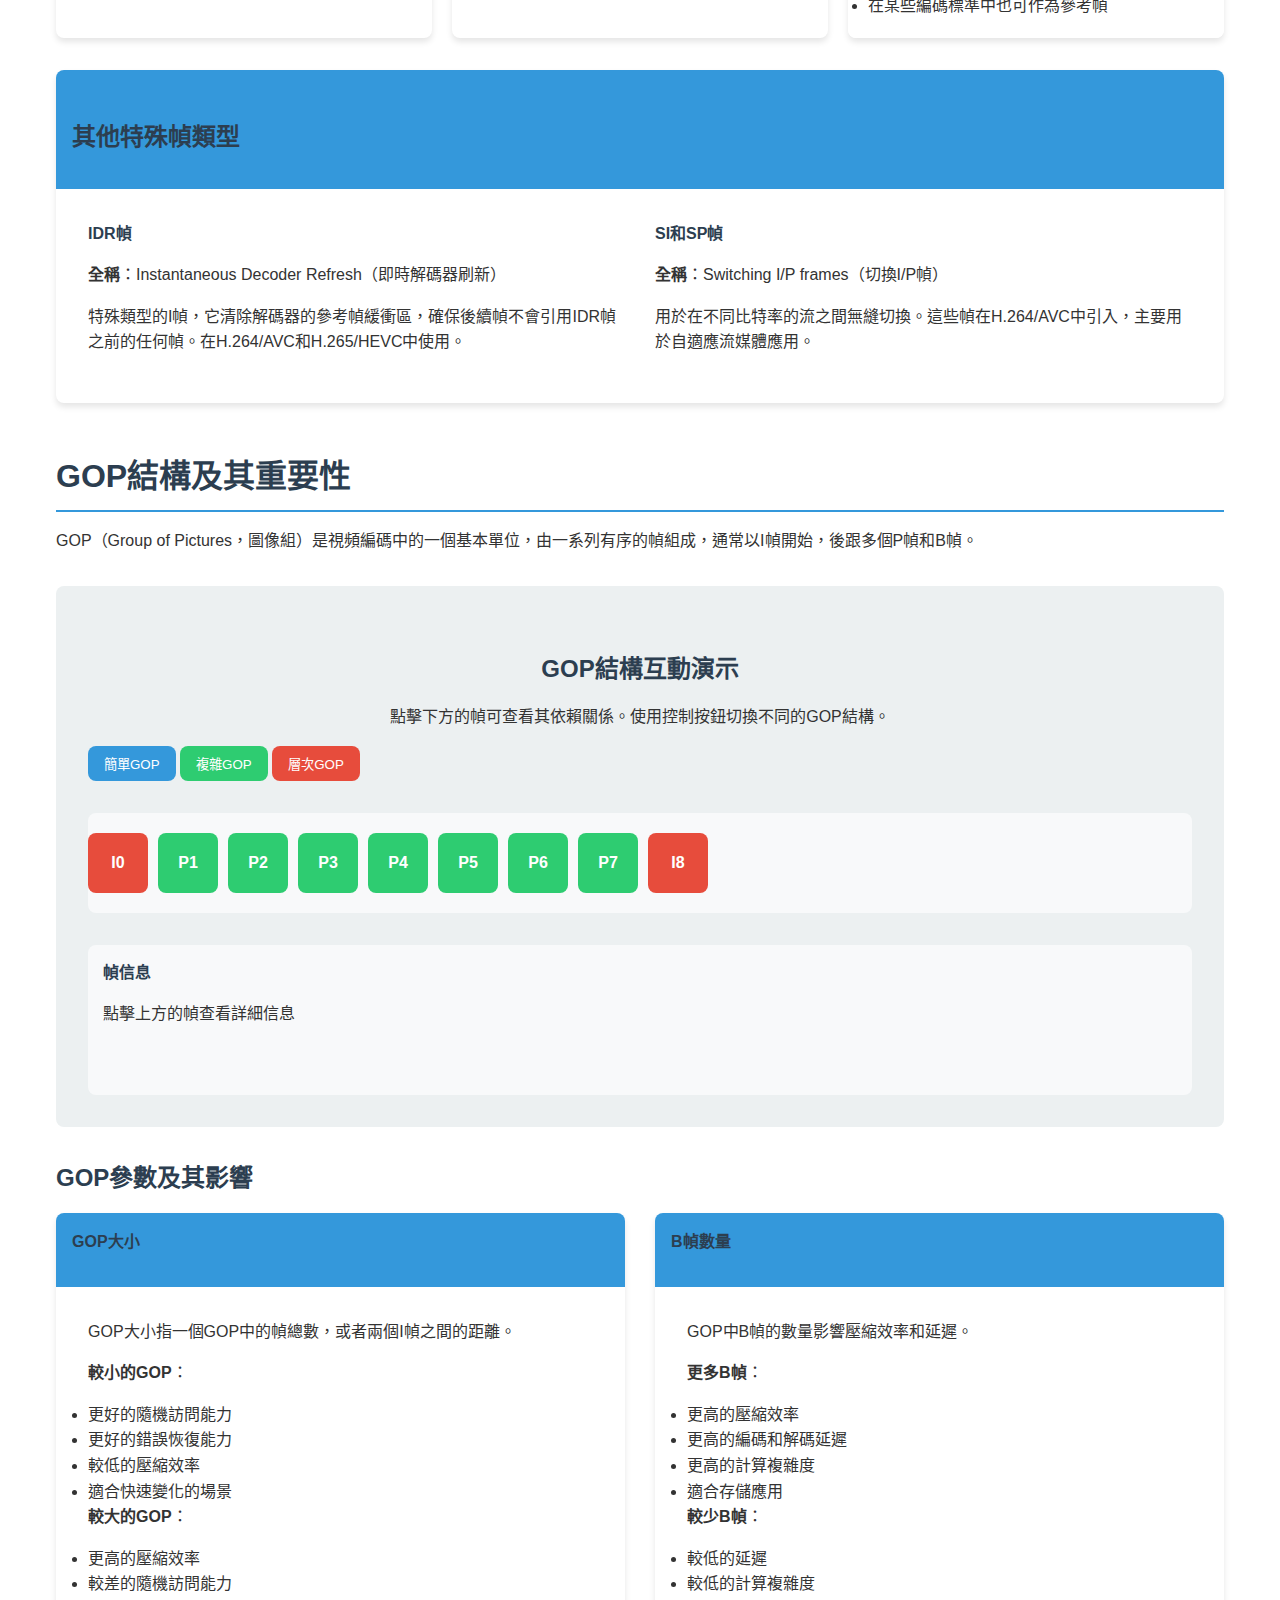
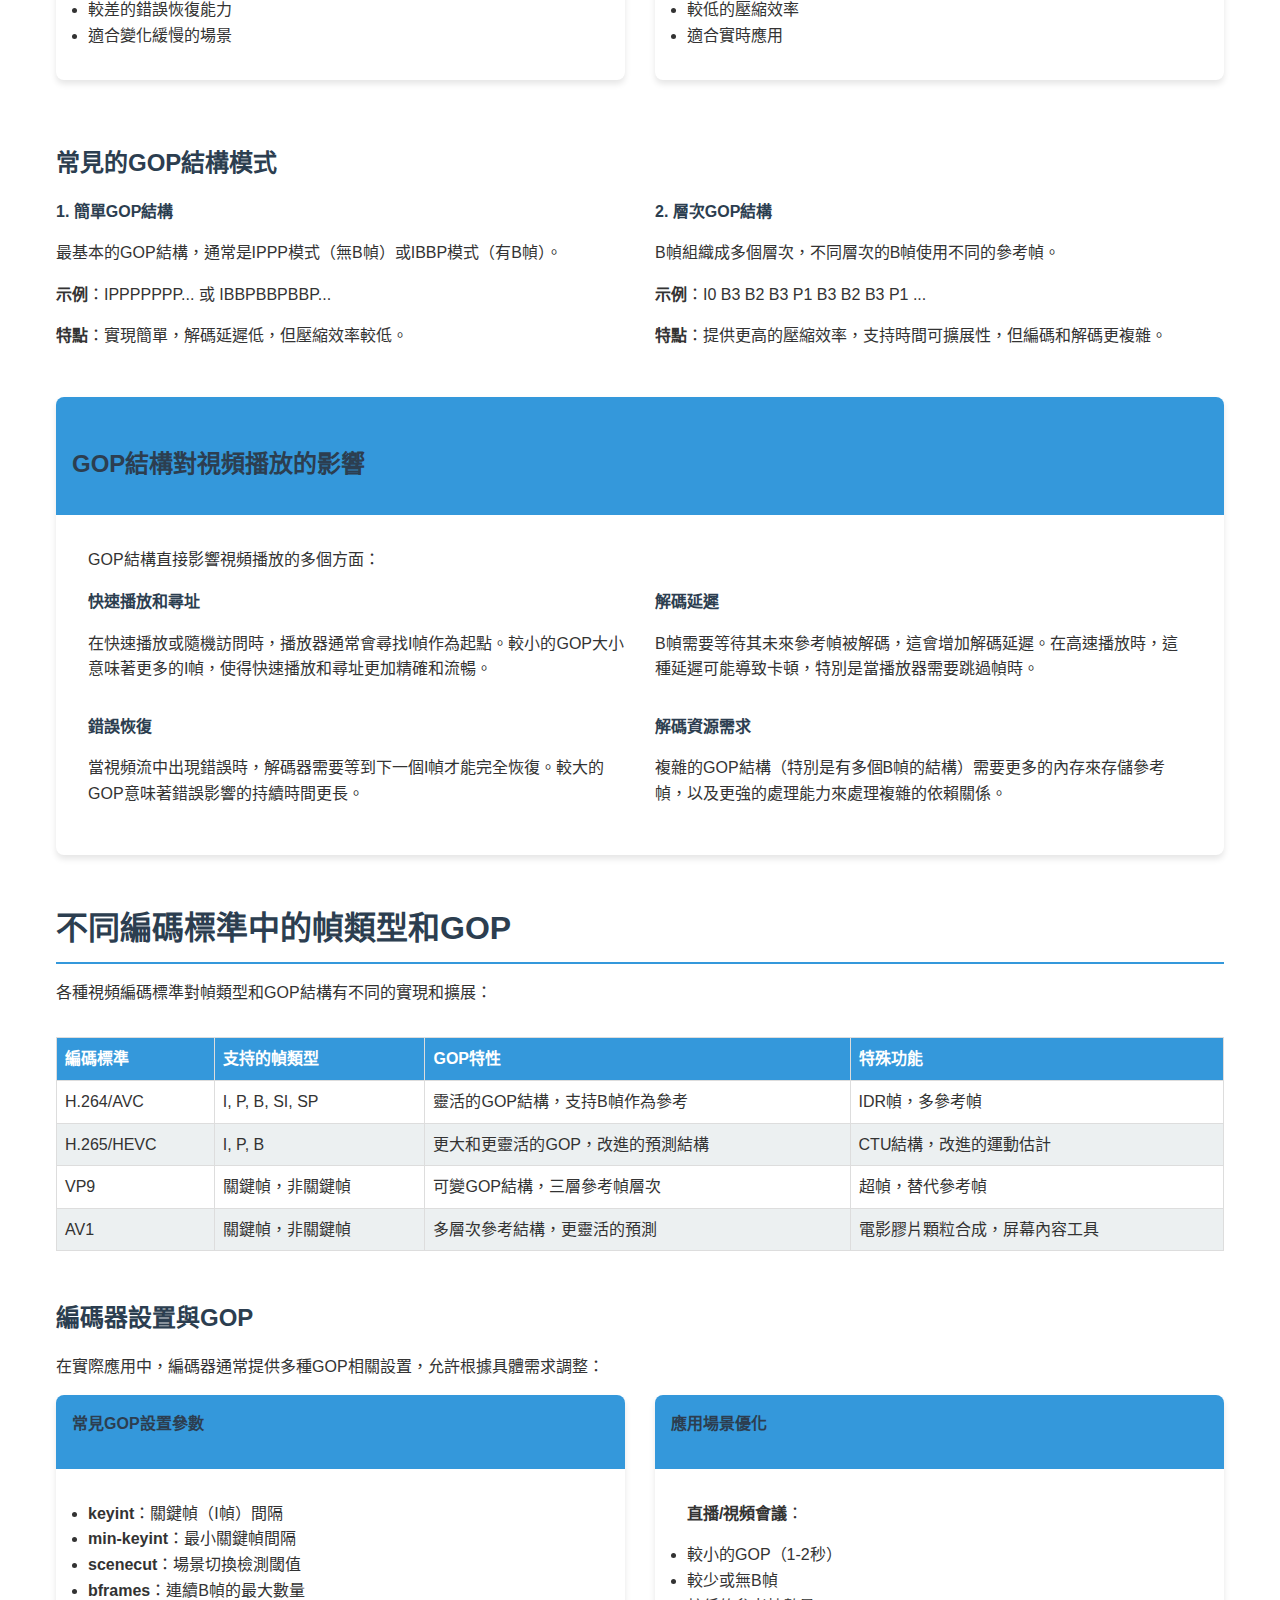
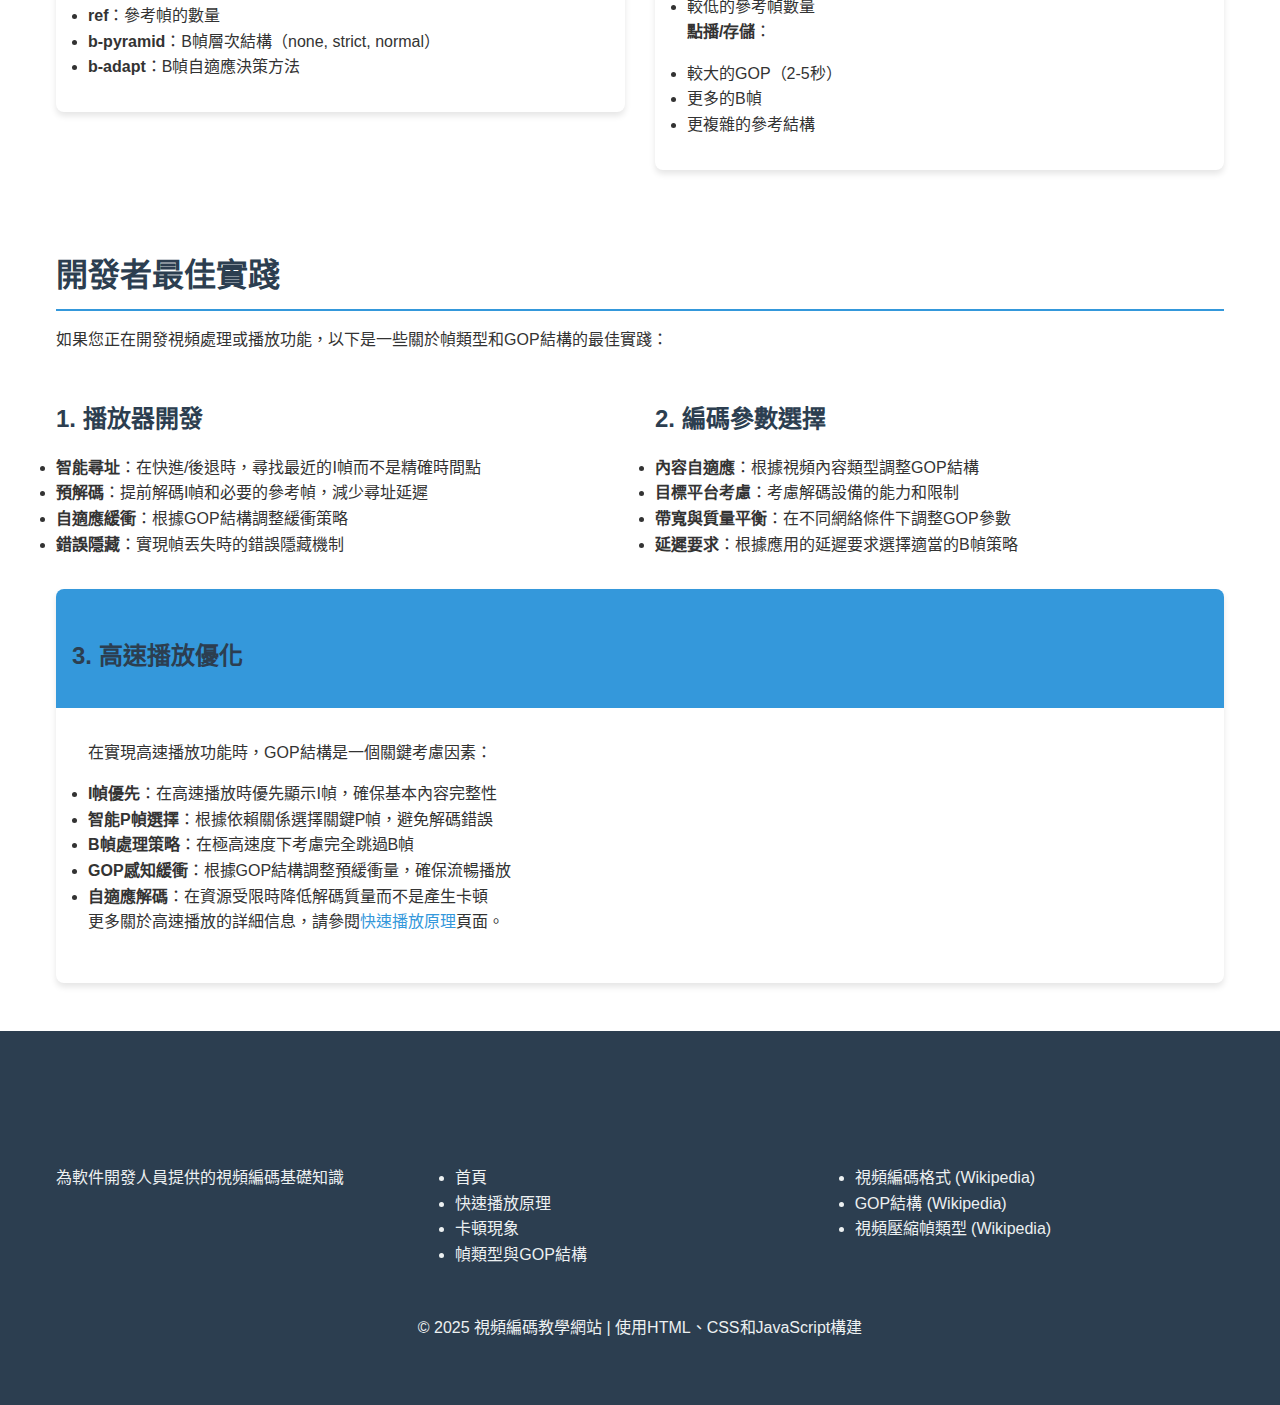
==== commit bbe3daeb: "refactor: add english note" ====
--- a/pages/frame-types.html
+++ b/pages/frame-types.html
@@ -59,10 +59,10 @@
                     <h3>視頻壓縮的基本原理</h3>
                     <p>視頻壓縮利用兩種主要類型的冗餘來減少數據量：</p>
                     <ul>
-                        <li><strong>空間冗餘</strong>：單個幀內的像素通常有很強的相關性</li>
-                        <li><strong>時間冗餘</strong>：連續幀之間通常有很高的相似度</li>
+                        <li><strong>空間冗餘(spatial redundancy)</strong>：單個幀內的像素通常有很強的相關性</li>
+                        <li><strong>時間冗餘(temporal redundancy)</strong>：連續幀之間通常有很高的相似度</li>
                     </ul>
-                    <p>現代視頻編碼器使用不同類型的幀來有效利用這些冗餘，形成了GOP（圖像組）結構。</p>
+                    <p>現代視頻編碼器使用不同類型的幀來有效利用這些冗餘，形成了GOP（圖像組）(Group of Pictures)結構。</p>
                 </div>
             </div>
         </section>
@@ -74,7 +74,7 @@
             <div class="frame-types-container">
                 <div class="frame-type-card i-frame-card">
                     <div class="frame-type-header">
-                        <h3>I幀（關鍵幀）</h3>
+                        <h3>I幀（關鍵幀）(I-frame)</h3>
                         <div class="frame-icon">I</div>
                     </div>
                     <div class="frame-type-body">
@@ -98,7 +98,7 @@
                 
                 <div class="frame-type-card p-frame-card">
                     <div class="frame-type-header">
-                        <h3>P幀（預測幀）</h3>
+                        <h3>P幀（預測幀）(P-frame)</h3>
                         <div class="frame-icon">P</div>
                     </div>
                     <div class="frame-type-body">
@@ -121,7 +121,7 @@
                 
                 <div class="frame-type-card b-frame-card">
                     <div class="frame-type-header">
-                        <h3>B幀（雙向預測幀）</h3>
+                        <h3>B幀（雙向預測幀）(B-frame)</h3>
                         <div class="frame-icon">B</div>
                     </div>
                     <div class="frame-type-body">
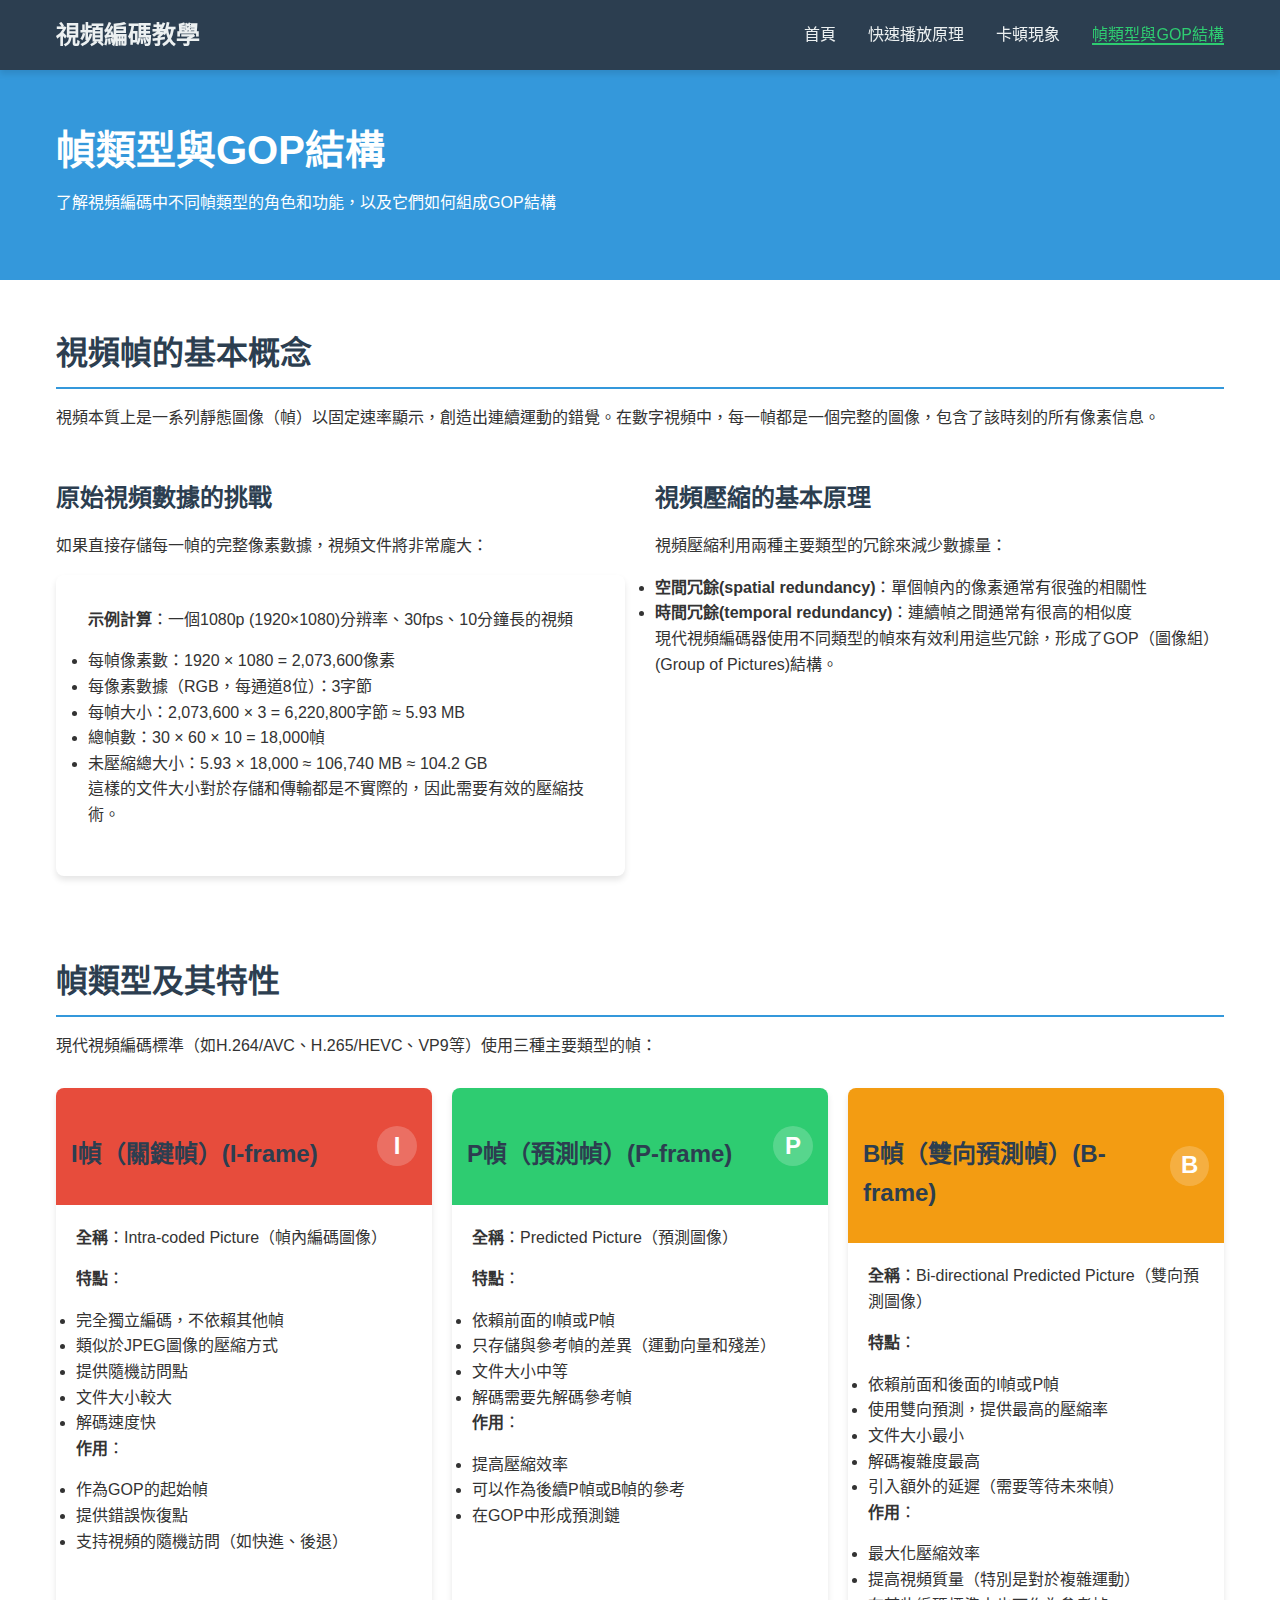
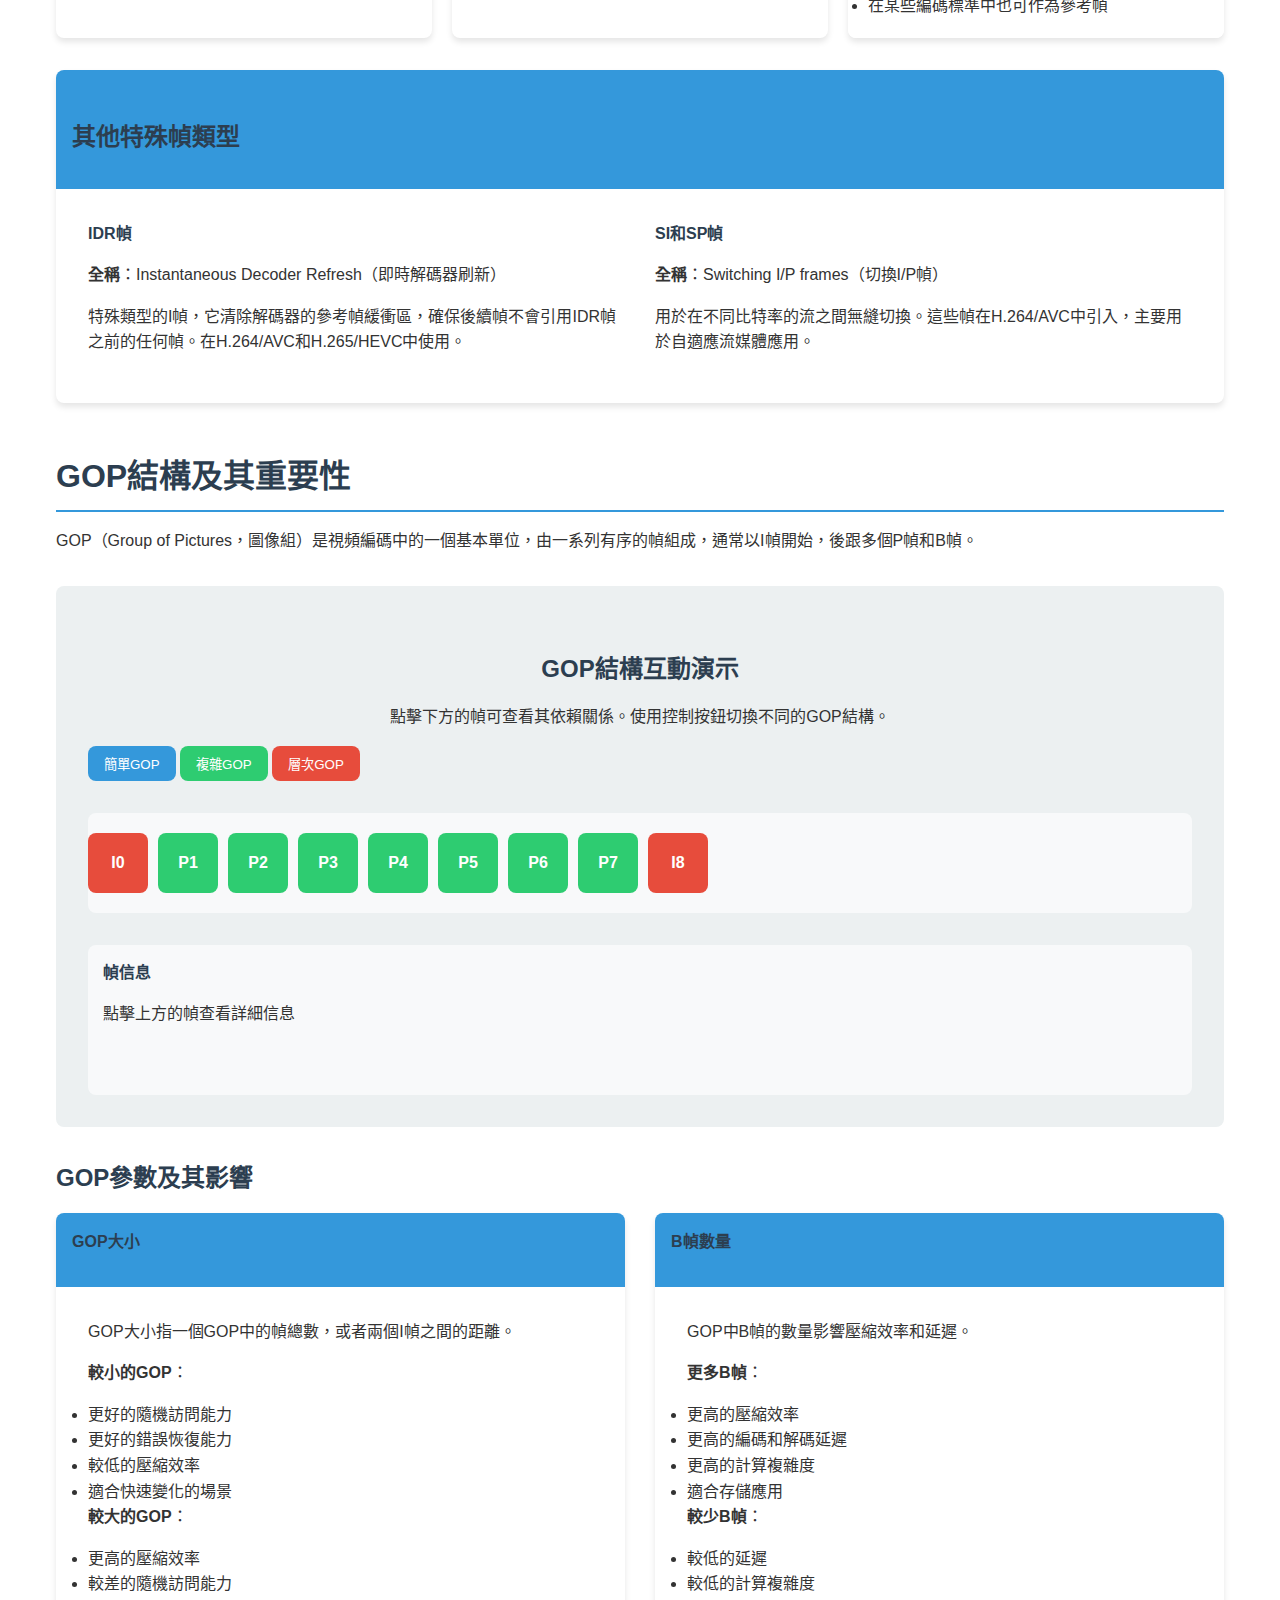
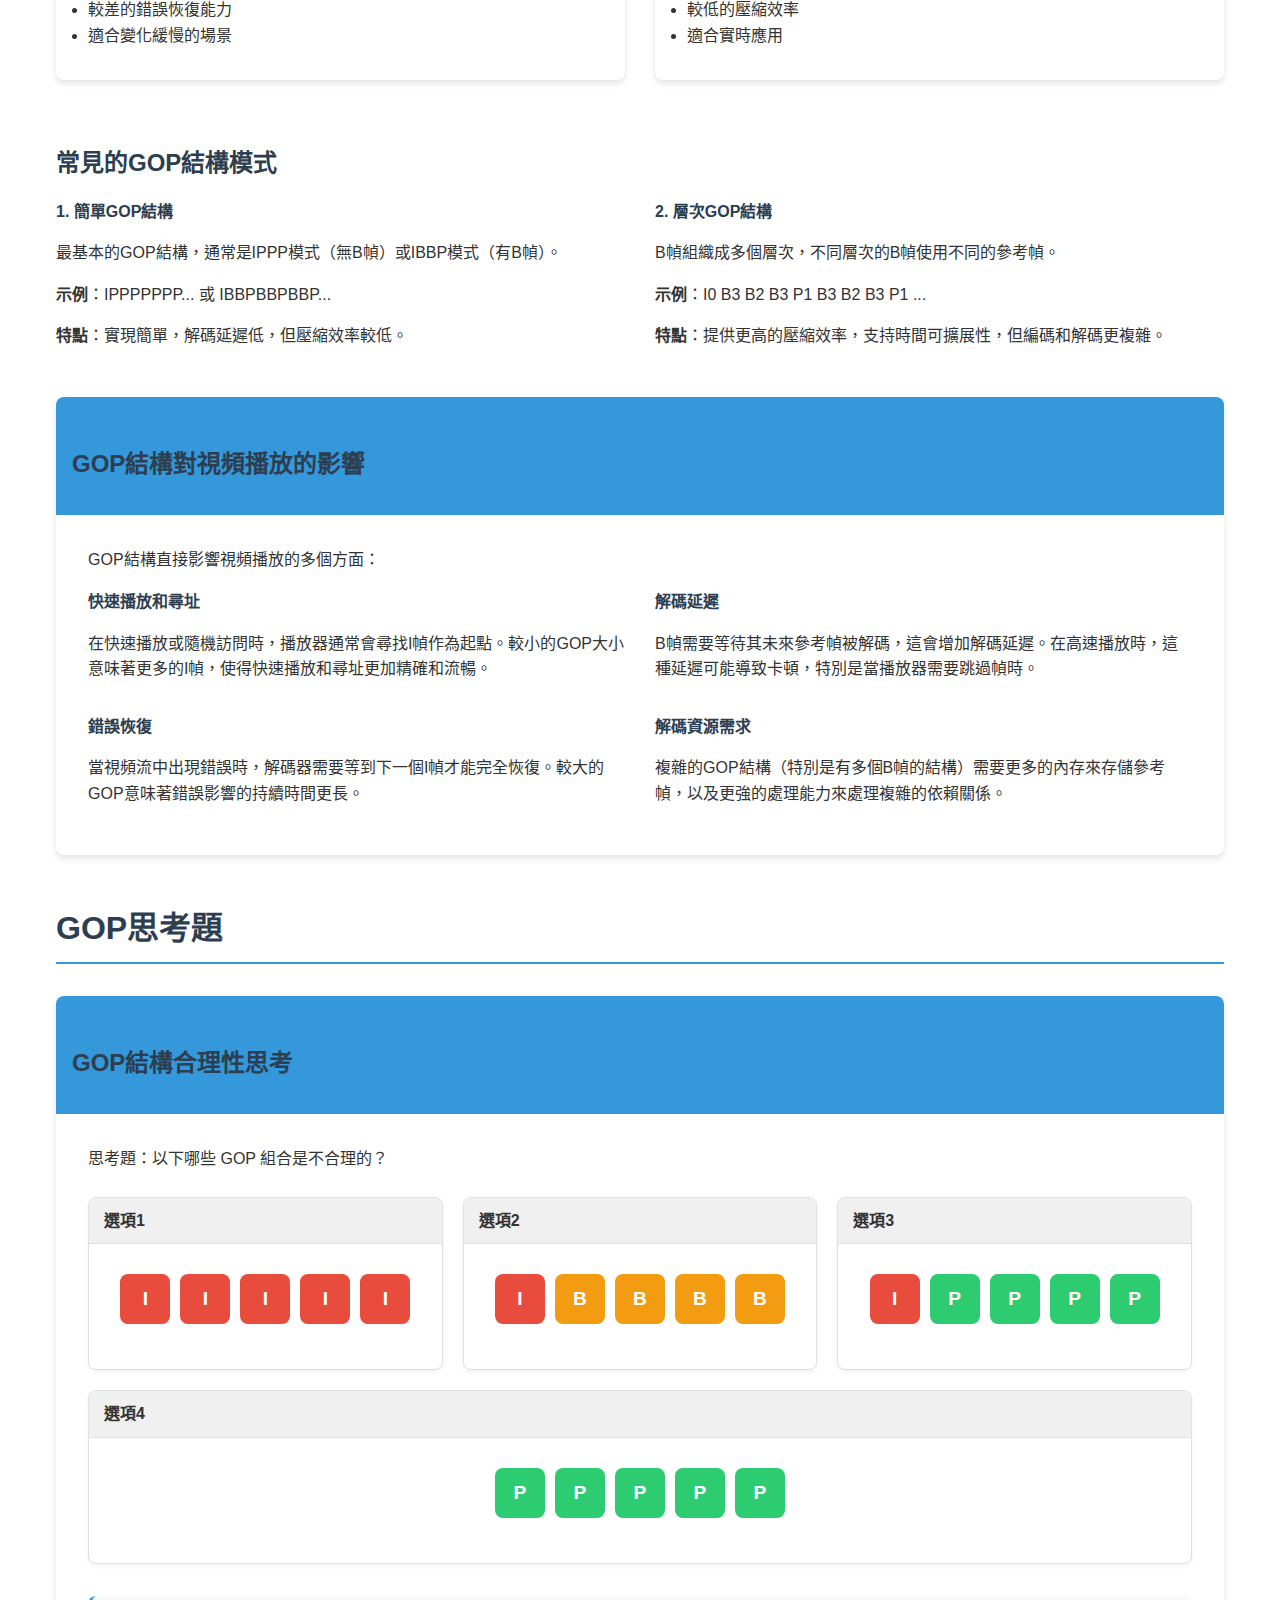
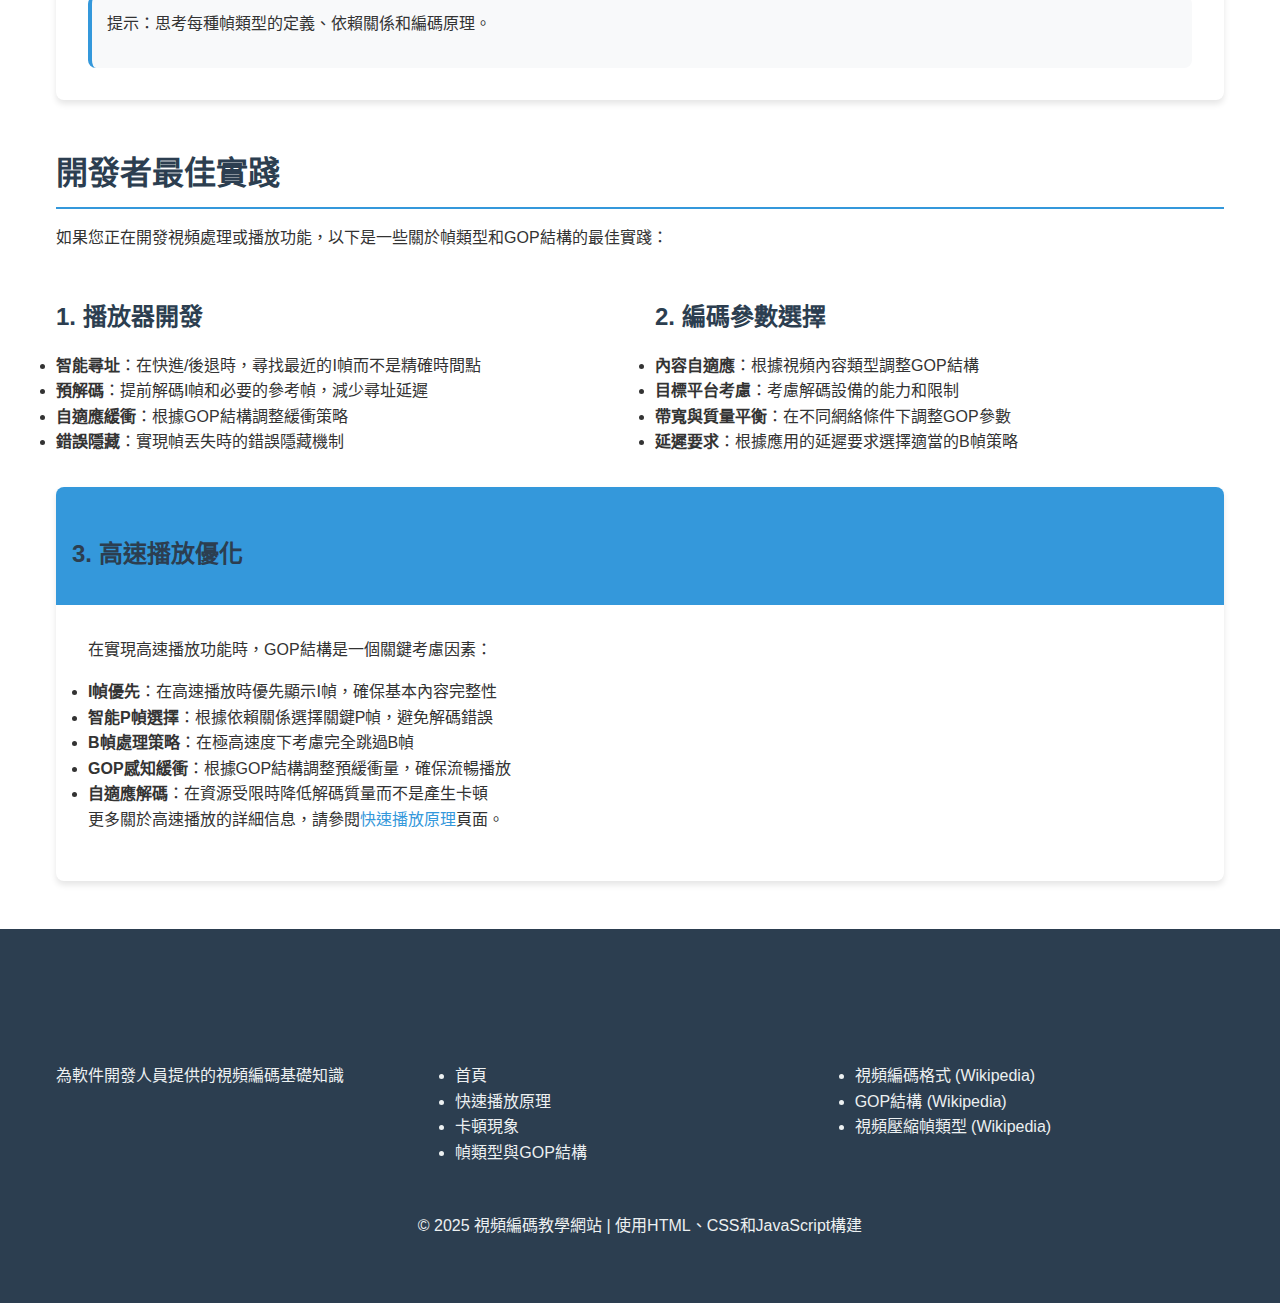
==== commit e7c8245e: "feat: add question in GOP part" ====
--- a/pages/frame-types.html
+++ b/pages/frame-types.html
@@ -294,88 +294,74 @@
         </section>
 
         <section class="content-section">
-            <h2>不同編碼標準中的幀類型和GOP</h2>
-            <p>各種視頻編碼標準對幀類型和GOP結構有不同的實現和擴展：</p>
-            
-            <div class="table-responsive">
-                <table>
-                    <thead>
-                        <tr>
-                            <th>編碼標準</th>
-                            <th>支持的幀類型</th>
-                            <th>GOP特性</th>
-                            <th>特殊功能</th>
-                        </tr>
-                    </thead>
-                    <tbody>
-                        <tr>
-                            <td>H.264/AVC</td>
-                            <td>I, P, B, SI, SP</td>
-                            <td>靈活的GOP結構，支持B幀作為參考</td>
-                            <td>IDR幀，多參考幀</td>
-                        </tr>
-                        <tr>
-                            <td>H.265/HEVC</td>
-                            <td>I, P, B</td>
-                            <td>更大和更靈活的GOP，改進的預測結構</td>
-                            <td>CTU結構，改進的運動估計</td>
-                        </tr>
-                        <tr>
-                            <td>VP9</td>
-                            <td>關鍵幀，非關鍵幀</td>
-                            <td>可變GOP結構，三層參考幀層次</td>
-                            <td>超幀，替代參考幀</td>
-                        </tr>
-                        <tr>
-                            <td>AV1</td>
-                            <td>關鍵幀，非關鍵幀</td>
-                            <td>多層次參考結構，更靈活的預測</td>
-                            <td>電影膠片顆粒合成，屏幕內容工具</td>
-                        </tr>
-                    </tbody>
-                </table>
-            </div>
-            
-            <h3 class="mt-3">編碼器設置與GOP</h3>
-            <p>在實際應用中，編碼器通常提供多種GOP相關設置，允許根據具體需求調整：</p>
-            <div class="row">
-                <div class="col">
-                    <div class="card">
-                        <div class="card-header">
-                            <h4>常見GOP設置參數</h4>
-                        </div>
-                        <div class="card-body">
-                            <ul>
-                                <li><strong>keyint</strong>：關鍵幀（I幀）間隔</li>
-                                <li><strong>min-keyint</strong>：最小關鍵幀間隔</li>
-                                <li><strong>scenecut</strong>：場景切換檢測閾值</li>
-                                <li><strong>bframes</strong>：連續B幀的最大數量</li>
-                                <li><strong>ref</strong>：參考幀的數量</li>
-                                <li><strong>b-pyramid</strong>：B幀層次結構（none, strict, normal）</li>
-                                <li><strong>b-adapt</strong>：B幀自適應決策方法</li>
-                            </ul>
-                        </div>
-                    </div>
-                </div>
-                <div class="col">
-                    <div class="card">
-                        <div class="card-header">
-                            <h4>應用場景優化</h4>
-                        </div>
-                        <div class="card-body">
-                            <p><strong>直播/視頻會議</strong>：</p>
-                            <ul>
-                                <li>較小的GOP（1-2秒）</li>
-                                <li>較少或無B幀</li>
-                                <li>較低的參考幀數量</li>
-                            </ul>
-                            <p><strong>點播/存儲</strong>：</p>
-                            <ul>
-                                <li>較大的GOP（2-5秒）</li>
-                                <li>更多的B幀</li>
-                                <li>更複雜的參考結構</li>
-                            </ul>
-                        </div>
+            <h2>GOP思考題</h2>
+            <div class="card mt-3">
+                <div class="card-header">
+                    <h3>GOP結構合理性思考</h3>
+                </div>
+                <div class="card-body">
+                    <p>思考題：以下哪些 GOP 組合是不合理的？</p>
+                    
+                    <div class="gop-quiz-container">
+                        <div class="gop-quiz-item">
+                            <div class="gop-quiz-option">選項1</div>
+                            <div class="gop-visual-container">
+                                <div class="gop-frame-container">
+                                    <div class="gop-visual-frame i-frame">I</div>
+                                    <div class="gop-visual-frame i-frame">I</div>
+                                    <div class="gop-visual-frame i-frame">I</div>
+                                    <div class="gop-visual-frame i-frame">I</div>
+                                    <div class="gop-visual-frame i-frame">I</div>
+                                </div>
+                                <div class="gop-description">所有frame都為I-frame</div>
+                            </div>
+                        </div>
+                        
+                        <div class="gop-quiz-item">
+                            <div class="gop-quiz-option">選項2</div>
+                            <div class="gop-visual-container">
+                                <div class="gop-frame-container">
+                                    <div class="gop-visual-frame i-frame">I</div>
+                                    <div class="gop-visual-frame b-frame">B</div>
+                                    <div class="gop-visual-frame b-frame">B</div>
+                                    <div class="gop-visual-frame b-frame">B</div>
+                                    <div class="gop-visual-frame b-frame">B</div>
+                                </div>
+                                <div class="gop-description">所有reference frame，皆為互相reference的b-frame，無p-frame</div>
+                            </div>
+                        </div>
+                        
+                        <div class="gop-quiz-item">
+                            <div class="gop-quiz-option">選項3</div>
+                            <div class="gop-visual-container">
+                                <div class="gop-frame-container">
+                                    <div class="gop-visual-frame i-frame">I</div>
+                                    <div class="gop-visual-frame p-frame">P</div>
+                                    <div class="gop-visual-frame p-frame">P</div>
+                                    <div class="gop-visual-frame p-frame">P</div>
+                                    <div class="gop-visual-frame p-frame">P</div>
+                                </div>
+                                <div class="gop-description">只有i-frame, p-frame，無b-frame</div>
+                            </div>
+                        </div>
+                        
+                        <div class="gop-quiz-item">
+                            <div class="gop-quiz-option">選項4</div>
+                            <div class="gop-visual-container">
+                                <div class="gop-frame-container">
+                                    <div class="gop-visual-frame p-frame">P</div>
+                                    <div class="gop-visual-frame p-frame">P</div>
+                                    <div class="gop-visual-frame p-frame">P</div>
+                                    <div class="gop-visual-frame p-frame">P</div>
+                                    <div class="gop-visual-frame p-frame">P</div>
+                                </div>
+                                <div class="gop-description">所有frame都是p-frame</div>
+                            </div>
+                        </div>
+                    </div>
+                    
+                    <div class="quiz-note mt-3">
+                        <p>提示：思考每種幀類型的定義、依賴關係和編碼原理。</p>
                     </div>
                 </div>
             </div>
@@ -570,10 +556,126 @@
             overflow-x: auto;
         }
         
+        /* GOP 思考題樣式 */
+        .gop-quiz-container {
+            display: flex;
+            flex-wrap: wrap;
+            gap: 20px;
+            margin: 25px 0;
+        }
+        
+        .gop-quiz-item {
+            flex: 1;
+            min-width: 280px;
+            border: 1px solid #e0e0e0;
+            border-radius: var(--border-radius);
+            overflow: hidden;
+            background-color: white;
+            box-shadow: 0 2px 5px rgba(0,0,0,0.05);
+            transition: transform 0.2s ease, box-shadow 0.2s ease;
+        }
+        
+        .gop-quiz-item:hover {
+            transform: translateY(-5px);
+            box-shadow: 0 5px 15px rgba(0,0,0,0.1);
+        }
+        
+        .gop-quiz-option {
+            padding: 10px 15px;
+            background-color: #f0f0f0;
+            font-weight: bold;
+            border-bottom: 1px solid #e0e0e0;
+        }
+        
+        .gop-visual-container {
+            padding: 15px;
+            position: relative;
+        }
+        
+        .gop-frame-container {
+            display: flex;
+            justify-content: center;
+            align-items: center;
+            gap: 10px;
+            margin-bottom: 15px;
+            position: relative;
+            min-height: 80px;
+        }
+        
+        .gop-visual-frame {
+            width: 50px;
+            height: 50px;
+            border-radius: 8px;
+            display: flex;
+            align-items: center;
+            justify-content: center;
+            color: white;
+            font-weight: bold;
+            font-size: 1.2rem;
+            position: relative;
+            z-index: 2;
+        }
+        
+        .gop-visual-frame.i-frame {
+            background-color: #e74c3c;
+        }
+        
+        .gop-visual-frame.p-frame {
+            background-color: #2ecc71;
+        }
+        
+        .gop-visual-frame.b-frame {
+            background-color: #f39c12;
+        }
+        
+        .gop-visual-frame.with-arrow::before {
+            content: "";
+            position: absolute;
+            left: -15px;
+            top: 50%;
+            transform: translateY(-50%);
+            width: 15px;
+            height: 2px;
+            background-color: #555;
+            z-index: 1;
+        }
+        
+        .gop-visual-frame.with-arrow::after {
+            content: "";
+            position: absolute;
+            left: -15px;
+            top: 50%;
+            transform: translateY(-50%) rotate(45deg);
+            width: 8px;
+            height: 2px;
+            background-color: #555;
+            z-index: 1;
+        }
+        
+        .gop-description {
+            font-size: 0.85rem;
+            color: #666;
+            text-align: center;
+            height: 0;
+            overflow: hidden;
+            visibility: hidden;
+        }
+        
+        .quiz-note {
+            background-color: #f8f9fa;
+            padding: 15px;
+            border-radius: 8px;
+            border-left: 4px solid #3498db;
+        }
+        
         @media (max-width: 768px) {
             .frame-types-container {
                 flex-direction: column;
             }
+            
+            .gop-quiz-container {
+                flex-direction: column;
+            }
         }
     </style>
 
